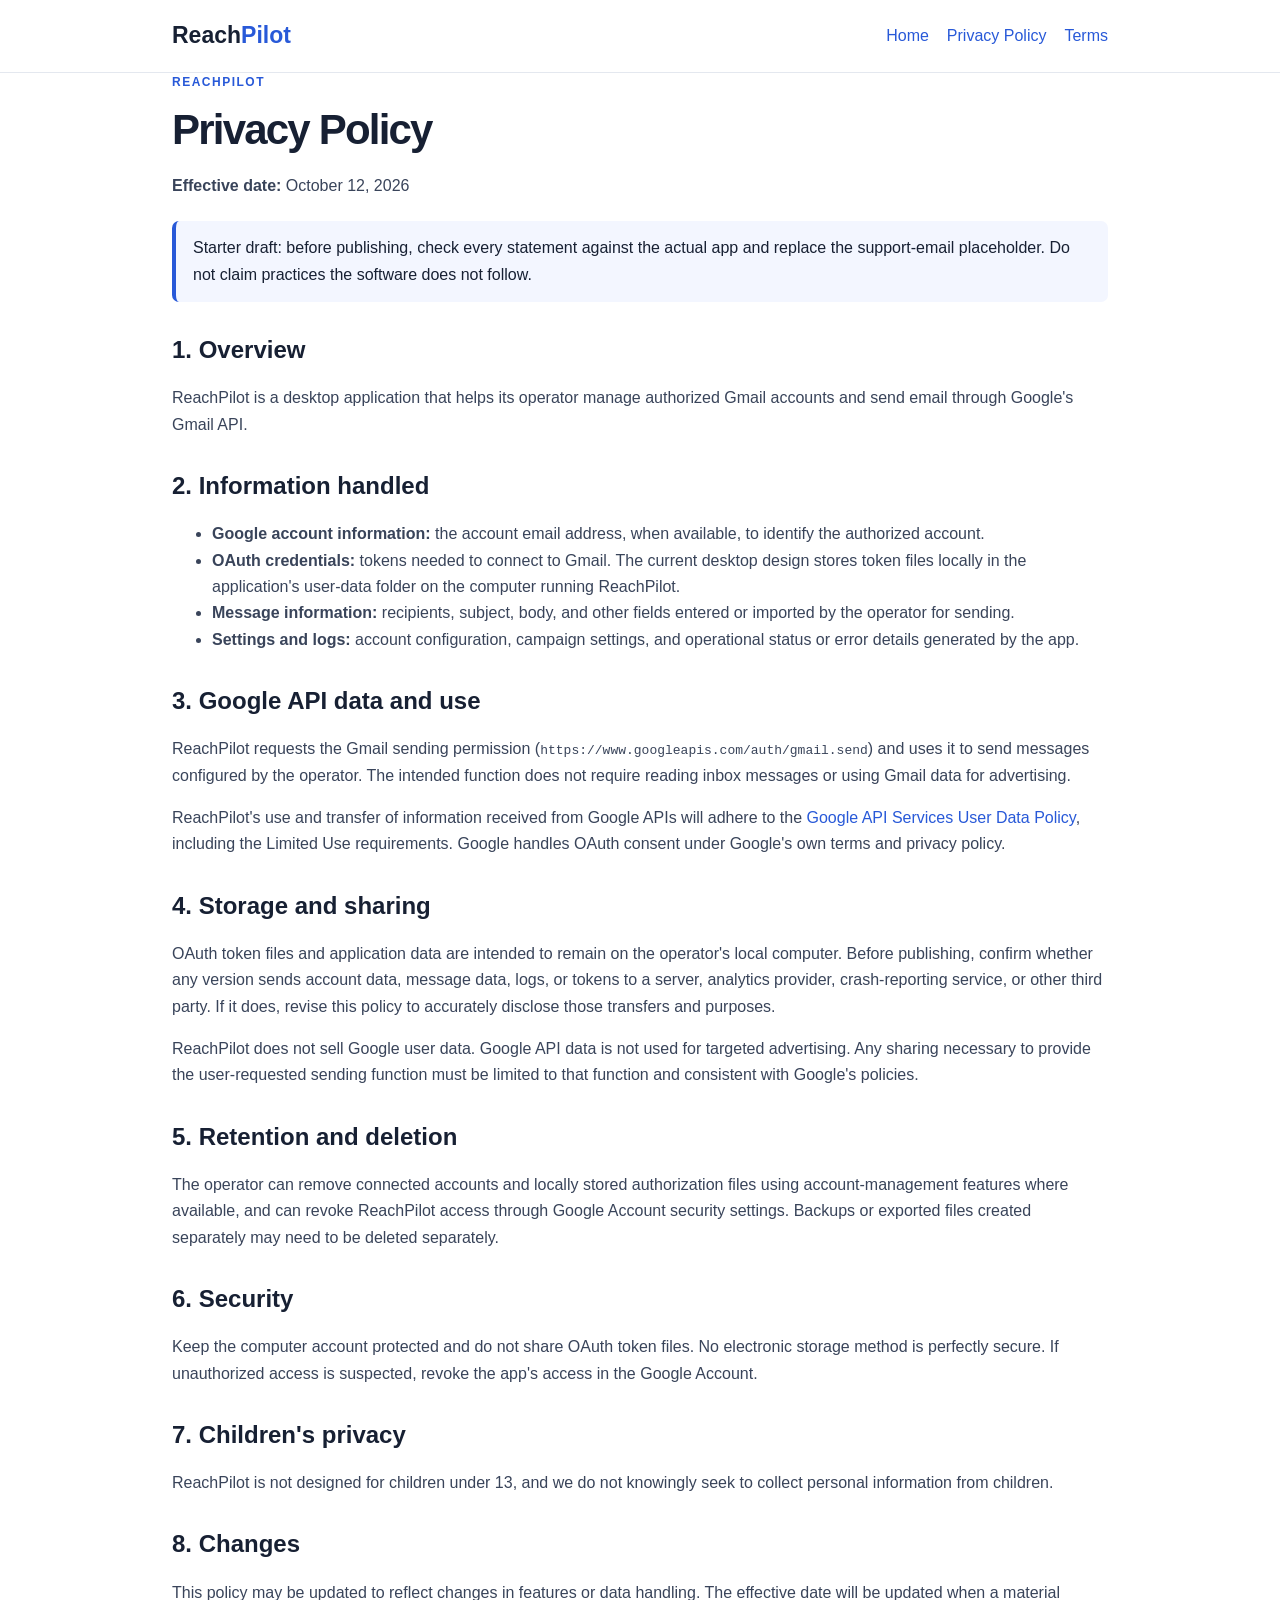
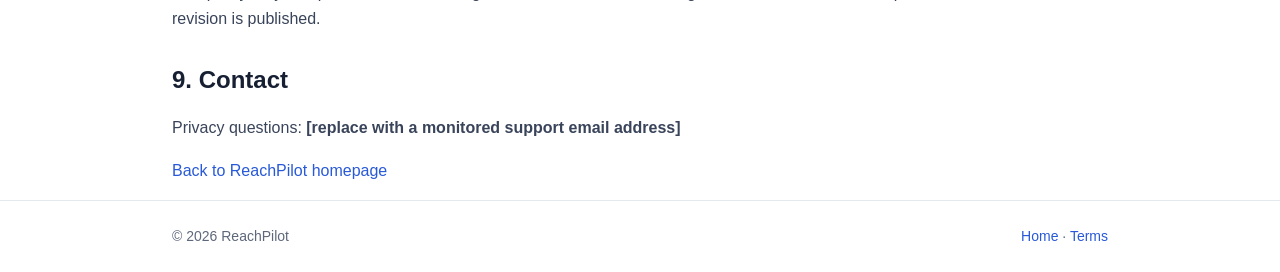
==== privacy.html @ 71a99c46 "Add files via upload" ====
<!doctype html><html lang="en"><head><meta charset="utf-8"><meta name="viewport" content="width=device-width,initial-scale=1"><title>Privacy Policy — ReachPilot</title><link rel="stylesheet" href="style.css"></head><body><header class="top"><div class="wrap nav"><a class="brand" href="index.html">Reach<span>Pilot</span></a><nav><a href="index.html">Home</a><a href="privacy.html">Privacy Policy</a><a href="terms.html">Terms</a></nav></div></header><main class="wrap"><div class="eyebrow">ReachPilot</div><h1>Privacy Policy</h1><p><strong>Effective date:</strong> October 12, 2026</p><div class="notice">Starter draft: before publishing, check every statement against the actual app and replace the support-email placeholder. Do not claim practices the software does not follow.</div><h2>1. Overview</h2><p>ReachPilot is a desktop application that helps its operator manage authorized Gmail accounts and send email through Google's Gmail API.</p><h2>2. Information handled</h2><ul><li><strong>Google account information:</strong> the account email address, when available, to identify the authorized account.</li><li><strong>OAuth credentials:</strong> tokens needed to connect to Gmail. The current desktop design stores token files locally in the application's user-data folder on the computer running ReachPilot.</li><li><strong>Message information:</strong> recipients, subject, body, and other fields entered or imported by the operator for sending.</li><li><strong>Settings and logs:</strong> account configuration, campaign settings, and operational status or error details generated by the app.</li></ul><h2>3. Google API data and use</h2><p>ReachPilot requests the Gmail sending permission (<code>https://www.googleapis.com/auth/gmail.send</code>) and uses it to send messages configured by the operator. The intended function does not require reading inbox messages or using Gmail data for advertising.</p><p>ReachPilot's use and transfer of information received from Google APIs will adhere to the <a href="https://developers.google.com/terms/api-services-user-data-policy">Google API Services User Data Policy</a>, including the Limited Use requirements. Google handles OAuth consent under Google's own terms and privacy policy.</p><h2>4. Storage and sharing</h2><p>OAuth token files and application data are intended to remain on the operator's local computer. Before publishing, confirm whether any version sends account data, message data, logs, or tokens to a server, analytics provider, crash-reporting service, or other third party. If it does, revise this policy to accurately disclose those transfers and purposes.</p><p>ReachPilot does not sell Google user data. Google API data is not used for targeted advertising. Any sharing necessary to provide the user-requested sending function must be limited to that function and consistent with Google's policies.</p><h2>5. Retention and deletion</h2><p>The operator can remove connected accounts and locally stored authorization files using account-management features where available, and can revoke ReachPilot access through Google Account security settings. Backups or exported files created separately may need to be deleted separately.</p><h2>6. Security</h2><p>Keep the computer account protected and do not share OAuth token files. No electronic storage method is perfectly secure. If unauthorized access is suspected, revoke the app's access in the Google Account.</p><h2>7. Children's privacy</h2><p>ReachPilot is not designed for children under 13, and we do not knowingly seek to collect personal information from children.</p><h2>8. Changes</h2><p>This policy may be updated to reflect changes in features or data handling. The effective date will be updated when a material revision is published.</p><h2>9. Contact</h2><p>Privacy questions: <strong>[replace with a monitored support email address]</strong></p><p><a href="index.html">Back to ReachPilot homepage</a></p></main><footer><div class="wrap foot"><span>© 2026 ReachPilot</span><span><a href="index.html">Home</a> · <a href="terms.html">Terms</a></span></div></footer></body></html>
---- style.css ----
*{box-sizing:border-box}body{margin:0;font-family:Segoe UI,Arial,sans-serif;color:#172033;line-height:1.65}a{color:#2859d8;text-decoration:none}a:hover{text-decoration:underline}.wrap{max-width:980px;margin:auto;padding:0 22px}.top{border-bottom:1px solid #e4e8ef}.nav{min-height:72px;display:flex;align-items:center;justify-content:space-between;gap:18px;flex-wrap:wrap}.brand{font-weight:800;font-size:23px;color:#172033}.brand span,.eyebrow{color:#2859d8}nav{display:flex;gap:18px;flex-wrap:wrap}.hero{padding:75px 0;background:linear-gradient(135deg,#f2f6ff,#fff)}.eyebrow{font-size:12px;font-weight:800;letter-spacing:1.5px;text-transform:uppercase}h1{font-size:clamp(36px,6vw,58px);line-height:1.1;letter-spacing:-1.8px;margin:14px 0 20px}h2{margin-top:32px;line-height:1.3}.lead{font-size:20px;color:#5e687b;max-width:760px}.pills{display:flex;gap:9px;flex-wrap:wrap;margin-top:25px}.pill{border:1px solid #d9e1f1;border-radius:30px;padding:6px 12px;font-size:13px}.grid{display:grid;grid-template-columns:repeat(auto-fit,minmax(220px,1fr));gap:16px;padding:35px 0}.card{border:1px solid #e4e8ef;border-radius:14px;padding:22px}.card h3{margin-top:0}.card p,p,li{color:#39445a}.notice{background:#f3f6ff;border-left:4px solid #2859d8;padding:14px 17px;border-radius:7px;margin:22px 0}main{max-width:820px;padding-top:38px;padding-bottom:60px}main h1{font-size:42px}footer{border-top:1px solid #e4e8ef;padding:24px 0;color:#5e687b;font-size:14px}.foot{display:flex;justify-content:space-between;gap:15px;flex-wrap:wrap}code{overflow-wrap:anywhere}@media(max-width:600px){.hero{padding:48px 0}.nav{padding:16px 0}}
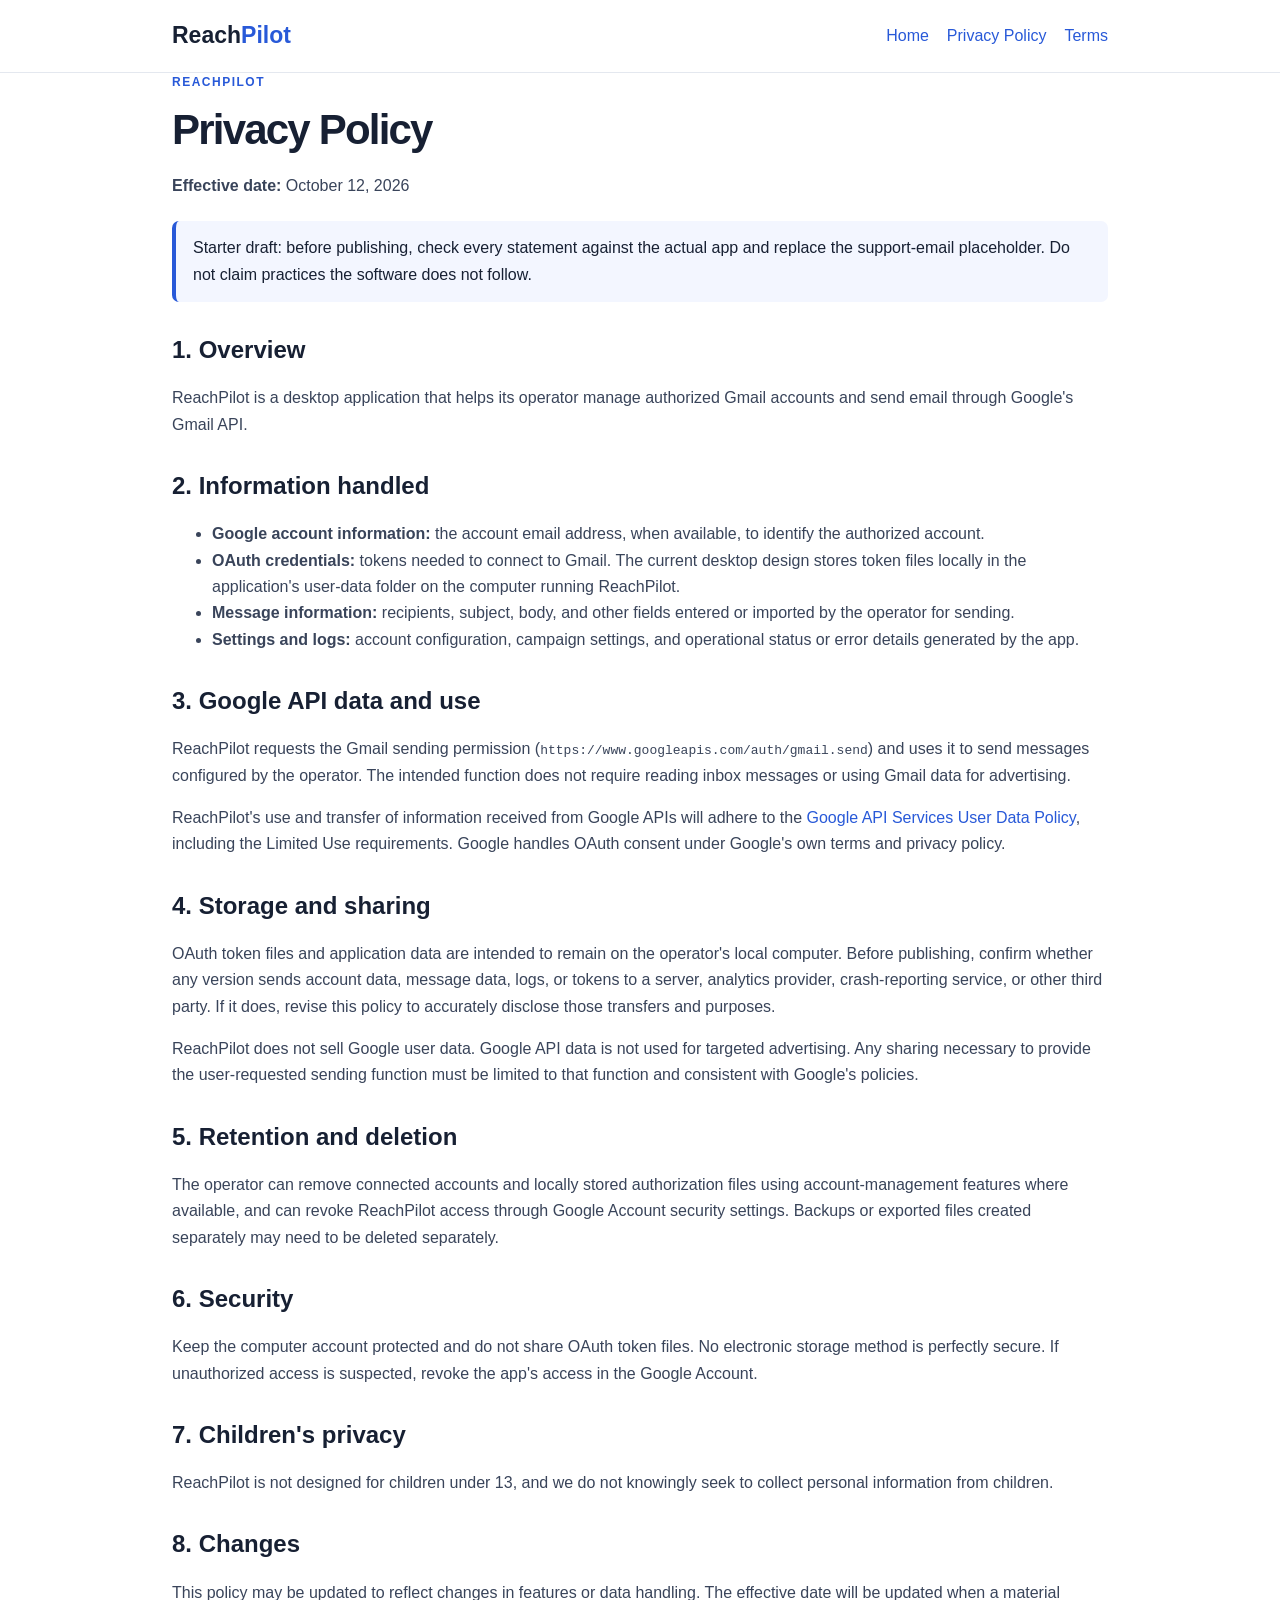
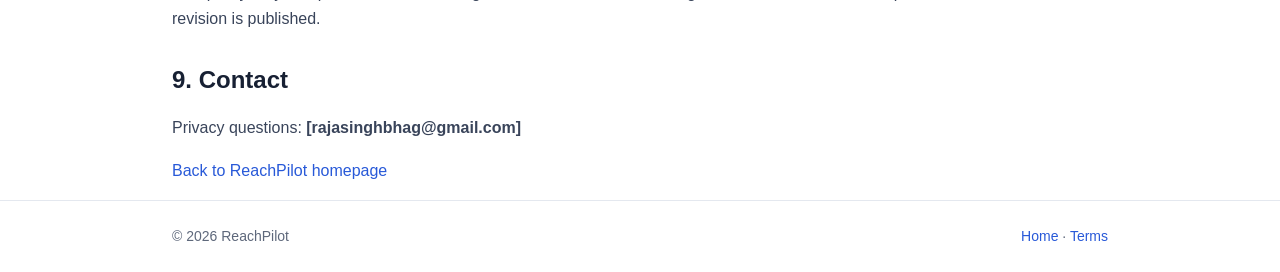
==== commit 6b5e2dd3: "Revise privacy policy for ReachPilot Updated the privacy policy content and structure for clarity an" ====
--- a/privacy.html
+++ b/privacy.html
@@ -1 +1 @@
-<!doctype html><html lang="en"><head><meta charset="utf-8"><meta name="viewport" content="width=device-width,initial-scale=1"><title>Privacy Policy — ReachPilot</title><link rel="stylesheet" href="style.css"></head><body><header class="top"><div class="wrap nav"><a class="brand" href="index.html">Reach<span>Pilot</span></a><nav><a href="index.html">Home</a><a href="privacy.html">Privacy Policy</a><a href="terms.html">Terms</a></nav></div></header><main class="wrap"><div class="eyebrow">ReachPilot</div><h1>Privacy Policy</h1><p><strong>Effective date:</strong> October 12, 2026</p><div class="notice">Starter draft: before publishing, check every statement against the actual app and replace the support-email placeholder. Do not claim practices the software does not follow.</div><h2>1. Overview</h2><p>ReachPilot is a desktop application that helps its operator manage authorized Gmail accounts and send email through Google's Gmail API.</p><h2>2. Information handled</h2><ul><li><strong>Google account information:</strong> the account email address, when available, to identify the authorized account.</li><li><strong>OAuth credentials:</strong> tokens needed to connect to Gmail. The current desktop design stores token files locally in the application's user-data folder on the computer running ReachPilot.</li><li><strong>Message information:</strong> recipients, subject, body, and other fields entered or imported by the operator for sending.</li><li><strong>Settings and logs:</strong> account configuration, campaign settings, and operational status or error details generated by the app.</li></ul><h2>3. Google API data and use</h2><p>ReachPilot requests the Gmail sending permission (<code>https://www.googleapis.com/auth/gmail.send</code>) and uses it to send messages configured by the operator. The intended function does not require reading inbox messages or using Gmail data for advertising.</p><p>ReachPilot's use and transfer of information received from Google APIs will adhere to the <a href="https://developers.google.com/terms/api-services-user-data-policy">Google API Services User Data Policy</a>, including the Limited Use requirements. Google handles OAuth consent under Google's own terms and privacy policy.</p><h2>4. Storage and sharing</h2><p>OAuth token files and application data are intended to remain on the operator's local computer. Before publishing, confirm whether any version sends account data, message data, logs, or tokens to a server, analytics provider, crash-reporting service, or other third party. If it does, revise this policy to accurately disclose those transfers and purposes.</p><p>ReachPilot does not sell Google user data. Google API data is not used for targeted advertising. Any sharing necessary to provide the user-requested sending function must be limited to that function and consistent with Google's policies.</p><h2>5. Retention and deletion</h2><p>The operator can remove connected accounts and locally stored authorization files using account-management features where available, and can revoke ReachPilot access through Google Account security settings. Backups or exported files created separately may need to be deleted separately.</p><h2>6. Security</h2><p>Keep the computer account protected and do not share OAuth token files. No electronic storage method is perfectly secure. If unauthorized access is suspected, revoke the app's access in the Google Account.</p><h2>7. Children's privacy</h2><p>ReachPilot is not designed for children under 13, and we do not knowingly seek to collect personal information from children.</p><h2>8. Changes</h2><p>This policy may be updated to reflect changes in features or data handling. The effective date will be updated when a material revision is published.</p><h2>9. Contact</h2><p>Privacy questions: <strong>[replace with a monitored support email address]</strong></p><p><a href="index.html">Back to ReachPilot homepage</a></p></main><footer><div class="wrap foot"><span>© 2026 ReachPilot</span><span><a href="index.html">Home</a> · <a href="terms.html">Terms</a></span></div></footer></body></html>+<!doctype html><html lang="en"><head><meta charset="utf-8"><meta name="viewport" content="width=device-width,initial-scale=1"><title>Privacy Policy — ReachPilot</title><link rel="stylesheet" href="style.css"></head><body><header class="top"><div class="wrap nav"><a class="brand" href="index.html">Reach<span>Pilot</span></a><nav><a href="index.html">Home</a><a href="privacy.html">Privacy Policy</a><a href="terms.html">Terms</a></nav></div></header><main class="wrap"><div class="eyebrow">ReachPilot</div><h1>Privacy Policy</h1><p><strong>Effective date:</strong> October 12, 2026</p><div class="notice">Starter draft: before publishing, check every statement against the actual app and replace the support-email placeholder. Do not claim practices the software does not follow.</div><h2>1. Overview</h2><p>ReachPilot is a desktop application that helps its operator manage authorized Gmail accounts and send email through Google's Gmail API.</p><h2>2. Information handled</h2><ul><li><strong>Google account information:</strong> the account email address, when available, to identify the authorized account.</li><li><strong>OAuth credentials:</strong> tokens needed to connect to Gmail. The current desktop design stores token files locally in the application's user-data folder on the computer running ReachPilot.</li><li><strong>Message information:</strong> recipients, subject, body, and other fields entered or imported by the operator for sending.</li><li><strong>Settings and logs:</strong> account configuration, campaign settings, and operational status or error details generated by the app.</li></ul><h2>3. Google API data and use</h2><p>ReachPilot requests the Gmail sending permission (<code>https://www.googleapis.com/auth/gmail.send</code>) and uses it to send messages configured by the operator. The intended function does not require reading inbox messages or using Gmail data for advertising.</p><p>ReachPilot's use and transfer of information received from Google APIs will adhere to the <a href="https://developers.google.com/terms/api-services-user-data-policy">Google API Services User Data Policy</a>, including the Limited Use requirements. Google handles OAuth consent under Google's own terms and privacy policy.</p><h2>4. Storage and sharing</h2><p>OAuth token files and application data are intended to remain on the operator's local computer. Before publishing, confirm whether any version sends account data, message data, logs, or tokens to a server, analytics provider, crash-reporting service, or other third party. If it does, revise this policy to accurately disclose those transfers and purposes.</p><p>ReachPilot does not sell Google user data. Google API data is not used for targeted advertising. Any sharing necessary to provide the user-requested sending function must be limited to that function and consistent with Google's policies.</p><h2>5. Retention and deletion</h2><p>The operator can remove connected accounts and locally stored authorization files using account-management features where available, and can revoke ReachPilot access through Google Account security settings. Backups or exported files created separately may need to be deleted separately.</p><h2>6. Security</h2><p>Keep the computer account protected and do not share OAuth token files. No electronic storage method is perfectly secure. If unauthorized access is suspected, revoke the app's access in the Google Account.</p><h2>7. Children's privacy</h2><p>ReachPilot is not designed for children under 13, and we do not knowingly seek to collect personal information from children.</p><h2>8. Changes</h2><p>This policy may be updated to reflect changes in features or data handling. The effective date will be updated when a material revision is published.</p><h2>9. Contact</h2><p>Privacy questions: <strong>[rajasinghbhag@gmail.com]</strong></p><p><a href="index.html">Back to ReachPilot homepage</a></p></main><footer><div class="wrap foot"><span>© 2026 ReachPilot</span><span><a href="index.html">Home</a> · <a href="terms.html">Terms</a></span></div></footer></body></html>
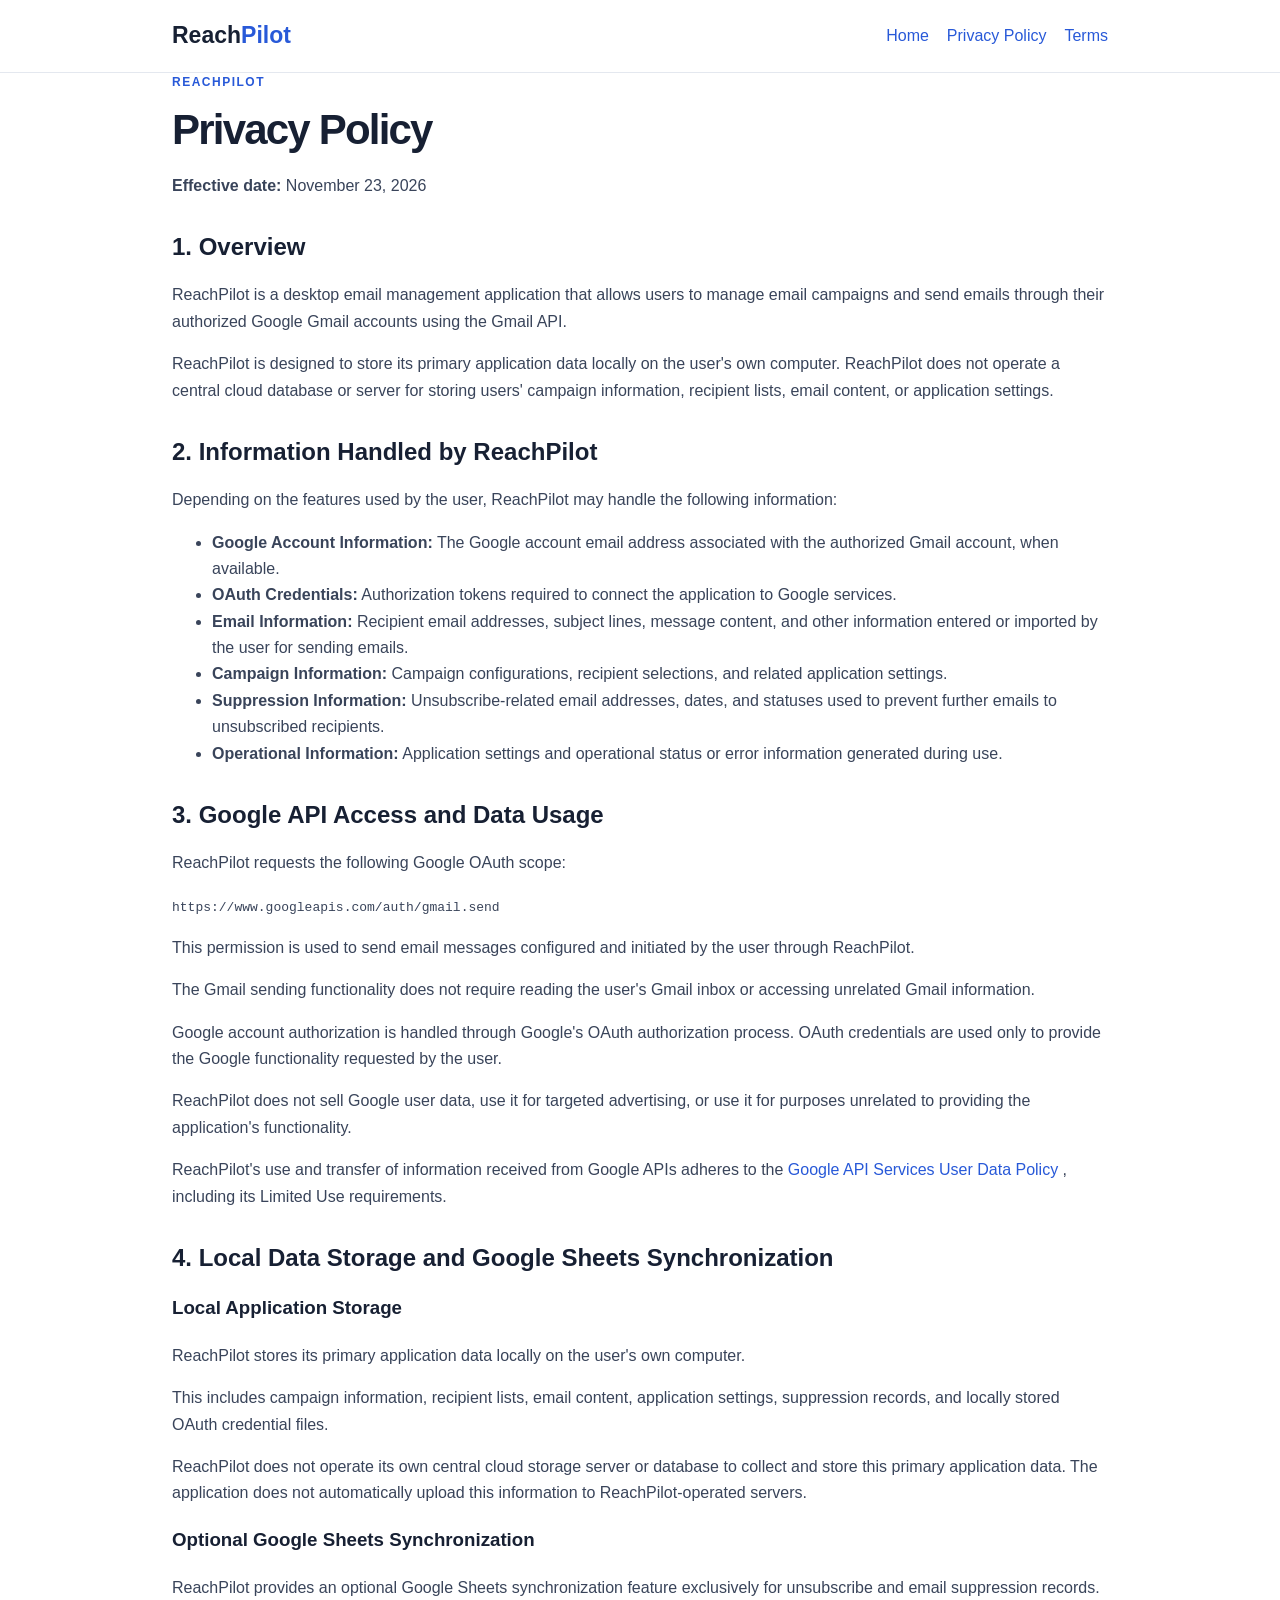
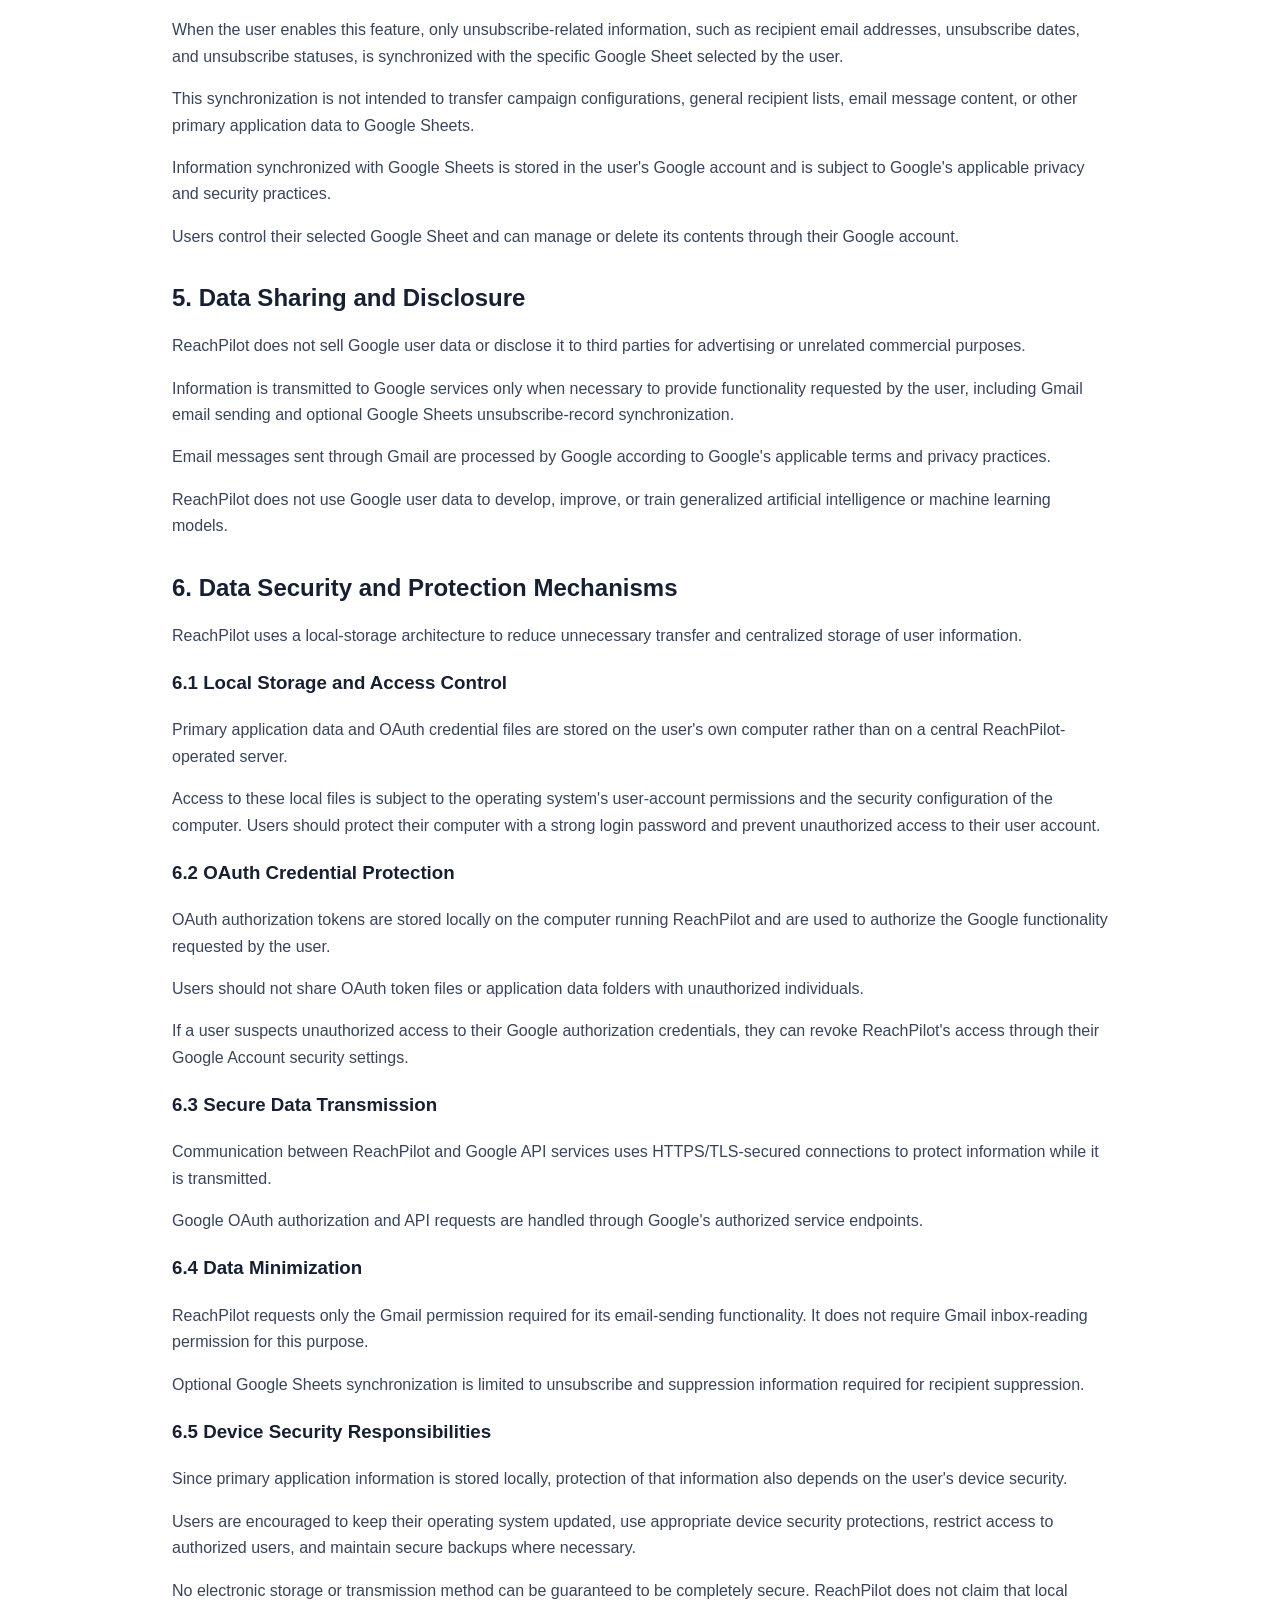
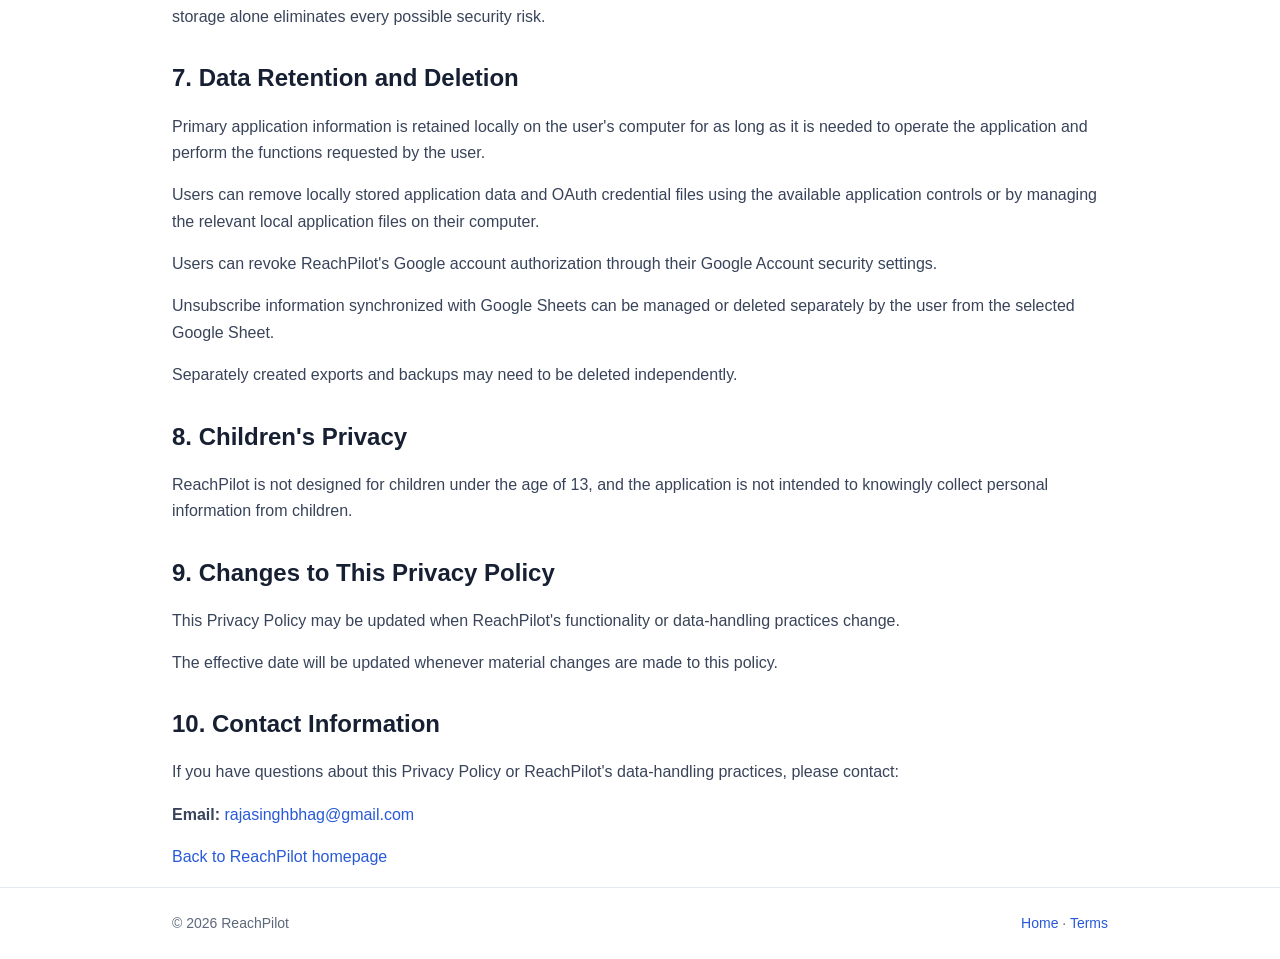
==== commit da28968b: "Revise privacy policy content and effective date Updated the privacy policy to reflect changes in ef" ====
--- a/privacy.html
+++ b/privacy.html
@@ -1 +1,460 @@
-<!doctype html><html lang="en"><head><meta charset="utf-8"><meta name="viewport" content="width=device-width,initial-scale=1"><title>Privacy Policy — ReachPilot</title><link rel="stylesheet" href="style.css"></head><body><header class="top"><div class="wrap nav"><a class="brand" href="index.html">Reach<span>Pilot</span></a><nav><a href="index.html">Home</a><a href="privacy.html">Privacy Policy</a><a href="terms.html">Terms</a></nav></div></header><main class="wrap"><div class="eyebrow">ReachPilot</div><h1>Privacy Policy</h1><p><strong>Effective date:</strong> October 12, 2026</p><div class="notice">Starter draft: before publishing, check every statement against the actual app and replace the support-email placeholder. Do not claim practices the software does not follow.</div><h2>1. Overview</h2><p>ReachPilot is a desktop application that helps its operator manage authorized Gmail accounts and send email through Google's Gmail API.</p><h2>2. Information handled</h2><ul><li><strong>Google account information:</strong> the account email address, when available, to identify the authorized account.</li><li><strong>OAuth credentials:</strong> tokens needed to connect to Gmail. The current desktop design stores token files locally in the application's user-data folder on the computer running ReachPilot.</li><li><strong>Message information:</strong> recipients, subject, body, and other fields entered or imported by the operator for sending.</li><li><strong>Settings and logs:</strong> account configuration, campaign settings, and operational status or error details generated by the app.</li></ul><h2>3. Google API data and use</h2><p>ReachPilot requests the Gmail sending permission (<code>https://www.googleapis.com/auth/gmail.send</code>) and uses it to send messages configured by the operator. The intended function does not require reading inbox messages or using Gmail data for advertising.</p><p>ReachPilot's use and transfer of information received from Google APIs will adhere to the <a href="https://developers.google.com/terms/api-services-user-data-policy">Google API Services User Data Policy</a>, including the Limited Use requirements. Google handles OAuth consent under Google's own terms and privacy policy.</p><h2>4. Storage and sharing</h2><p>OAuth token files and application data are intended to remain on the operator's local computer. Before publishing, confirm whether any version sends account data, message data, logs, or tokens to a server, analytics provider, crash-reporting service, or other third party. If it does, revise this policy to accurately disclose those transfers and purposes.</p><p>ReachPilot does not sell Google user data. Google API data is not used for targeted advertising. Any sharing necessary to provide the user-requested sending function must be limited to that function and consistent with Google's policies.</p><h2>5. Retention and deletion</h2><p>The operator can remove connected accounts and locally stored authorization files using account-management features where available, and can revoke ReachPilot access through Google Account security settings. Backups or exported files created separately may need to be deleted separately.</p><h2>6. Security</h2><p>Keep the computer account protected and do not share OAuth token files. No electronic storage method is perfectly secure. If unauthorized access is suspected, revoke the app's access in the Google Account.</p><h2>7. Children's privacy</h2><p>ReachPilot is not designed for children under 13, and we do not knowingly seek to collect personal information from children.</p><h2>8. Changes</h2><p>This policy may be updated to reflect changes in features or data handling. The effective date will be updated when a material revision is published.</p><h2>9. Contact</h2><p>Privacy questions: <strong>[rajasinghbhag@gmail.com]</strong></p><p><a href="index.html">Back to ReachPilot homepage</a></p></main><footer><div class="wrap foot"><span>© 2026 ReachPilot</span><span><a href="index.html">Home</a> · <a href="terms.html">Terms</a></span></div></footer></body></html>
+
+<!DOCTYPE html>
+<html lang="en">
+<head>
+    <meta charset="UTF-8">
+    <meta name="viewport" content="width=device-width, initial-scale=1.0">
+
+    <title>Privacy Policy - ReachPilot</title>
+
+    <meta name="description" content="ReachPilot Privacy Policy explaining Google Gmail API usage, local data storage, security practices, optional Google Sheets synchronization, and data deletion.">
+
+    <link rel="stylesheet" href="style.css">
+</head>
+
+<body>
+
+<header class="top">
+    <div class="wrap nav">
+
+        <a class="brand" href="index.html">
+            Reach<span>Pilot</span>
+        </a>
+
+        <nav>
+            <a href="index.html">Home</a>
+            <a href="privacy.html">Privacy Policy</a>
+            <a href="terms.html">Terms</a>
+        </nav>
+
+    </div>
+</header>
+
+
+<main class="wrap">
+
+    <div class="eyebrow">ReachPilot</div>
+
+    <h1>Privacy Policy</h1>
+
+    <p>
+        <strong>Effective date:</strong> November 23, 2026
+    </p>
+
+
+    <h2>1. Overview</h2>
+
+    <p>
+        ReachPilot is a desktop email management application
+        that allows users to manage email campaigns and send
+        emails through their authorized Google Gmail accounts
+        using the Gmail API.
+    </p>
+
+    <p>
+        ReachPilot is designed to store its primary application
+        data locally on the user's own computer. ReachPilot
+        does not operate a central cloud database or server
+        for storing users' campaign information, recipient
+        lists, email content, or application settings.
+    </p>
+
+
+    <h2>2. Information Handled by ReachPilot</h2>
+
+    <p>
+        Depending on the features used by the user, ReachPilot
+        may handle the following information:
+    </p>
+
+    <ul>
+
+        <li>
+            <strong>Google Account Information:</strong>
+            The Google account email address associated with
+            the authorized Gmail account, when available.
+        </li>
+
+        <li>
+            <strong>OAuth Credentials:</strong>
+            Authorization tokens required to connect the
+            application to Google services.
+        </li>
+
+        <li>
+            <strong>Email Information:</strong>
+            Recipient email addresses, subject lines,
+            message content, and other information entered
+            or imported by the user for sending emails.
+        </li>
+
+        <li>
+            <strong>Campaign Information:</strong>
+            Campaign configurations, recipient selections,
+            and related application settings.
+        </li>
+
+        <li>
+            <strong>Suppression Information:</strong>
+            Unsubscribe-related email addresses, dates,
+            and statuses used to prevent further emails
+            to unsubscribed recipients.
+        </li>
+
+        <li>
+            <strong>Operational Information:</strong>
+            Application settings and operational status
+            or error information generated during use.
+        </li>
+
+    </ul>
+
+
+    <h2>3. Google API Access and Data Usage</h2>
+
+    <p>
+        ReachPilot requests the following Google OAuth scope:
+    </p>
+
+    <p>
+        <code>
+            https://www.googleapis.com/auth/gmail.send
+        </code>
+    </p>
+
+    <p>
+        This permission is used to send email messages
+        configured and initiated by the user through
+        ReachPilot.
+    </p>
+
+    <p>
+        The Gmail sending functionality does not require
+        reading the user's Gmail inbox or accessing
+        unrelated Gmail information.
+    </p>
+
+    <p>
+        Google account authorization is handled through
+        Google's OAuth authorization process. OAuth
+        credentials are used only to provide the
+        Google functionality requested by the user.
+    </p>
+
+    <p>
+        ReachPilot does not sell Google user data, use it
+        for targeted advertising, or use it for purposes
+        unrelated to providing the application's
+        functionality.
+    </p>
+
+    <p>
+        ReachPilot's use and transfer of information
+        received from Google APIs adheres to the
+        <a href="https://developers.google.com/terms/api-services-user-data-policy"
+           target="_blank"
+           rel="noopener noreferrer">
+            Google API Services User Data Policy
+        </a>,
+        including its Limited Use requirements.
+    </p>
+
+
+    <h2>4. Local Data Storage and Google Sheets Synchronization</h2>
+
+    <h3>Local Application Storage</h3>
+
+    <p>
+        ReachPilot stores its primary application data
+        locally on the user's own computer.
+    </p>
+
+    <p>
+        This includes campaign information, recipient
+        lists, email content, application settings,
+        suppression records, and locally stored OAuth
+        credential files.
+    </p>
+
+    <p>
+        ReachPilot does not operate its own central
+        cloud storage server or database to collect
+        and store this primary application data.
+        The application does not automatically upload
+        this information to ReachPilot-operated servers.
+    </p>
+
+
+    <h3>Optional Google Sheets Synchronization</h3>
+
+    <p>
+        ReachPilot provides an optional Google Sheets
+        synchronization feature exclusively for
+        unsubscribe and email suppression records.
+    </p>
+
+    <p>
+        When the user enables this feature, only
+        unsubscribe-related information, such as
+        recipient email addresses, unsubscribe dates,
+        and unsubscribe statuses, is synchronized
+        with the specific Google Sheet selected by
+        the user.
+    </p>
+
+    <p>
+        This synchronization is not intended to transfer
+        campaign configurations, general recipient
+        lists, email message content, or other primary
+        application data to Google Sheets.
+    </p>
+
+    <p>
+        Information synchronized with Google Sheets
+        is stored in the user's Google account and is
+        subject to Google's applicable privacy and
+        security practices.
+    </p>
+
+    <p>
+        Users control their selected Google Sheet
+        and can manage or delete its contents through
+        their Google account.
+    </p>
+
+
+    <h2>5. Data Sharing and Disclosure</h2>
+
+    <p>
+        ReachPilot does not sell Google user data
+        or disclose it to third parties for advertising
+        or unrelated commercial purposes.
+    </p>
+
+    <p>
+        Information is transmitted to Google services
+        only when necessary to provide functionality
+        requested by the user, including Gmail
+        email sending and optional Google Sheets
+        unsubscribe-record synchronization.
+    </p>
+
+    <p>
+        Email messages sent through Gmail are
+        processed by Google according to Google's
+        applicable terms and privacy practices.
+    </p>
+
+    <p>
+        ReachPilot does not use Google user data
+        to develop, improve, or train generalized
+        artificial intelligence or machine learning
+        models.
+    </p>
+
+
+    <h2>6. Data Security and Protection Mechanisms</h2>
+
+    <p>
+        ReachPilot uses a local-storage architecture
+        to reduce unnecessary transfer and centralized
+        storage of user information.
+    </p>
+
+    <h3>6.1 Local Storage and Access Control</h3>
+
+    <p>
+        Primary application data and OAuth credential
+        files are stored on the user's own computer
+        rather than on a central ReachPilot-operated
+        server.
+    </p>
+
+    <p>
+        Access to these local files is subject to
+        the operating system's user-account permissions
+        and the security configuration of the computer.
+        Users should protect their computer with a
+        strong login password and prevent unauthorized
+        access to their user account.
+    </p>
+
+
+    <h3>6.2 OAuth Credential Protection</h3>
+
+    <p>
+        OAuth authorization tokens are stored locally
+        on the computer running ReachPilot and are
+        used to authorize the Google functionality
+        requested by the user.
+    </p>
+
+    <p>
+        Users should not share OAuth token files
+        or application data folders with unauthorized
+        individuals.
+    </p>
+
+    <p>
+        If a user suspects unauthorized access to
+        their Google authorization credentials,
+        they can revoke ReachPilot's access through
+        their Google Account security settings.
+    </p>
+
+
+    <h3>6.3 Secure Data Transmission</h3>
+
+    <p>
+        Communication between ReachPilot and Google
+        API services uses HTTPS/TLS-secured connections
+        to protect information while it is transmitted.
+    </p>
+
+    <p>
+        Google OAuth authorization and API requests
+        are handled through Google's authorized
+        service endpoints.
+    </p>
+
+
+    <h3>6.4 Data Minimization</h3>
+
+    <p>
+        ReachPilot requests only the Gmail permission
+        required for its email-sending functionality.
+        It does not require Gmail inbox-reading
+        permission for this purpose.
+    </p>
+
+    <p>
+        Optional Google Sheets synchronization is
+        limited to unsubscribe and suppression
+        information required for recipient suppression.
+    </p>
+
+
+    <h3>6.5 Device Security Responsibilities</h3>
+
+    <p>
+        Since primary application information is
+        stored locally, protection of that information
+        also depends on the user's device security.
+    </p>
+
+    <p>
+        Users are encouraged to keep their operating
+        system updated, use appropriate device
+        security protections, restrict access to
+        authorized users, and maintain secure
+        backups where necessary.
+    </p>
+
+    <p>
+        No electronic storage or transmission method
+        can be guaranteed to be completely secure.
+        ReachPilot does not claim that local storage
+        alone eliminates every possible security risk.
+    </p>
+
+
+    <h2>7. Data Retention and Deletion</h2>
+
+    <p>
+        Primary application information is retained
+        locally on the user's computer for as long
+        as it is needed to operate the application
+        and perform the functions requested by
+        the user.
+    </p>
+
+    <p>
+        Users can remove locally stored application
+        data and OAuth credential files using the
+        available application controls or by
+        managing the relevant local application
+        files on their computer.
+    </p>
+
+    <p>
+        Users can revoke ReachPilot's Google account
+        authorization through their Google Account
+        security settings.
+    </p>
+
+    <p>
+        Unsubscribe information synchronized with
+        Google Sheets can be managed or deleted
+        separately by the user from the selected
+        Google Sheet.
+    </p>
+
+    <p>
+        Separately created exports and backups may
+        need to be deleted independently.
+    </p>
+
+
+    <h2>8. Children's Privacy</h2>
+
+    <p>
+        ReachPilot is not designed for children
+        under the age of 13, and the application
+        is not intended to knowingly collect
+        personal information from children.
+    </p>
+
+
+    <h2>9. Changes to This Privacy Policy</h2>
+
+    <p>
+        This Privacy Policy may be updated when
+        ReachPilot's functionality or data-handling
+        practices change.
+    </p>
+
+    <p>
+        The effective date will be updated whenever
+        material changes are made to this policy.
+    </p>
+
+
+    <h2>10. Contact Information</h2>
+
+    <p>
+        If you have questions about this Privacy
+        Policy or ReachPilot's data-handling
+        practices, please contact:
+    </p>
+
+    <p>
+        <strong>Email:</strong>
+        <a href="mailto:rajasinghbhag@gmail.com">
+            rajasinghbhag@gmail.com
+        </a>
+    </p>
+
+    <p>
+        <a href="index.html">
+            Back to ReachPilot homepage
+        </a>
+    </p>
+
+</main>
+
+
+<footer>
+    <div class="wrap foot">
+
+        <span>© 2026 ReachPilot</span>
+
+        <span>
+            <a href="index.html">Home</a> ·
+            <a href="terms.html">Terms</a>
+        </span>
+
+    </div>
+</footer>
+
+</body>
+</html>
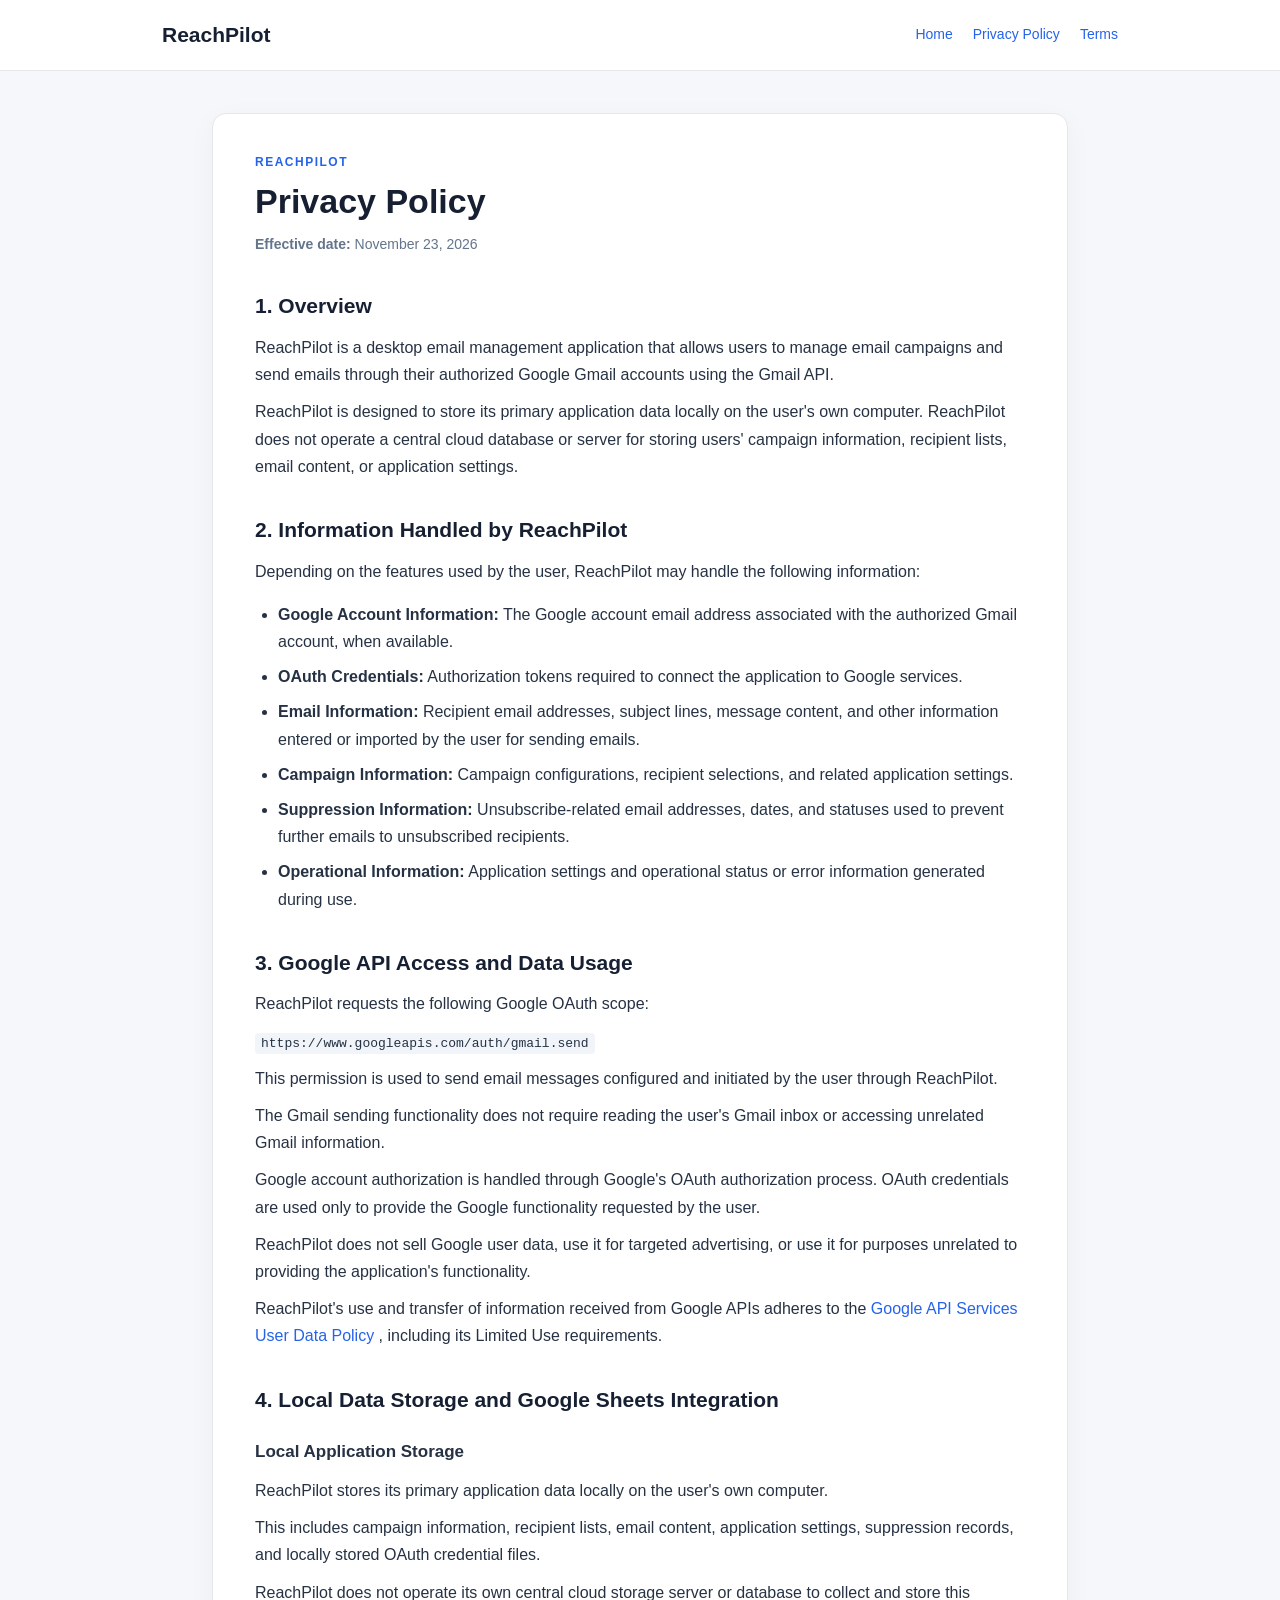
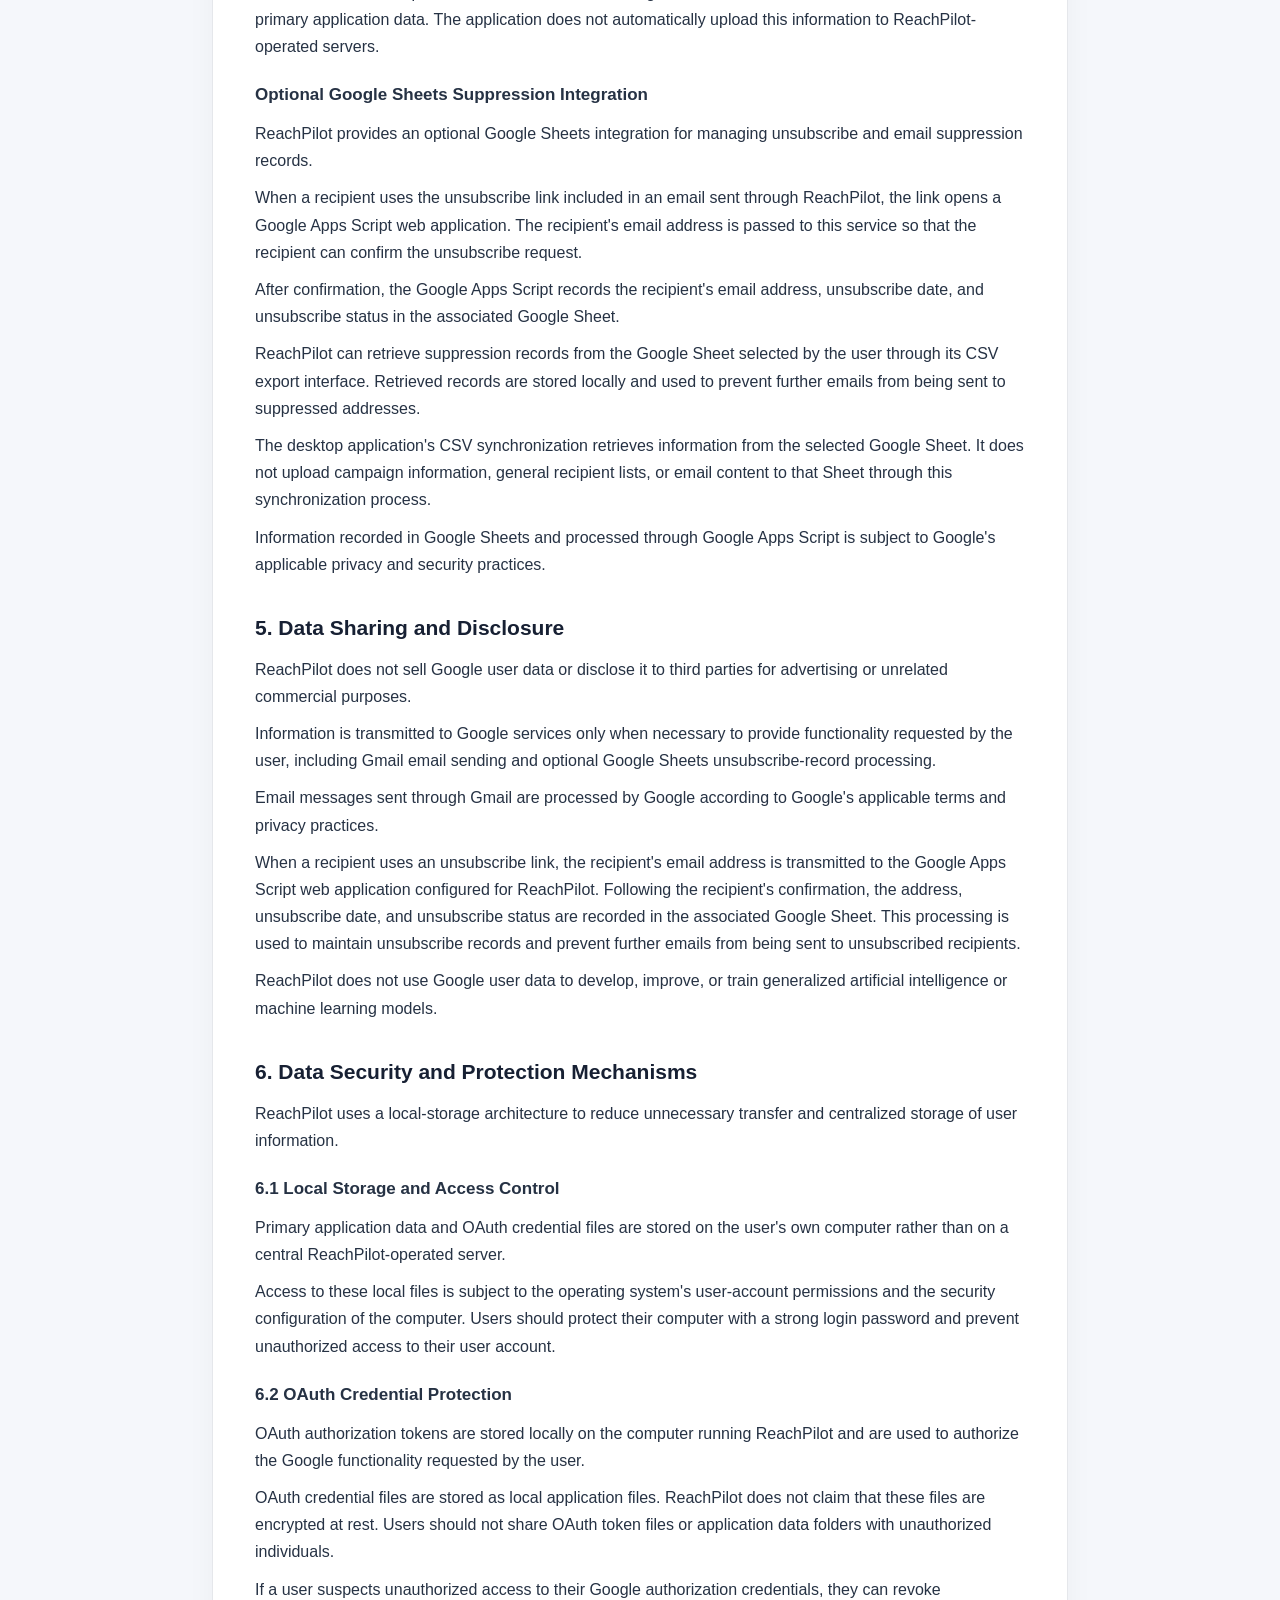
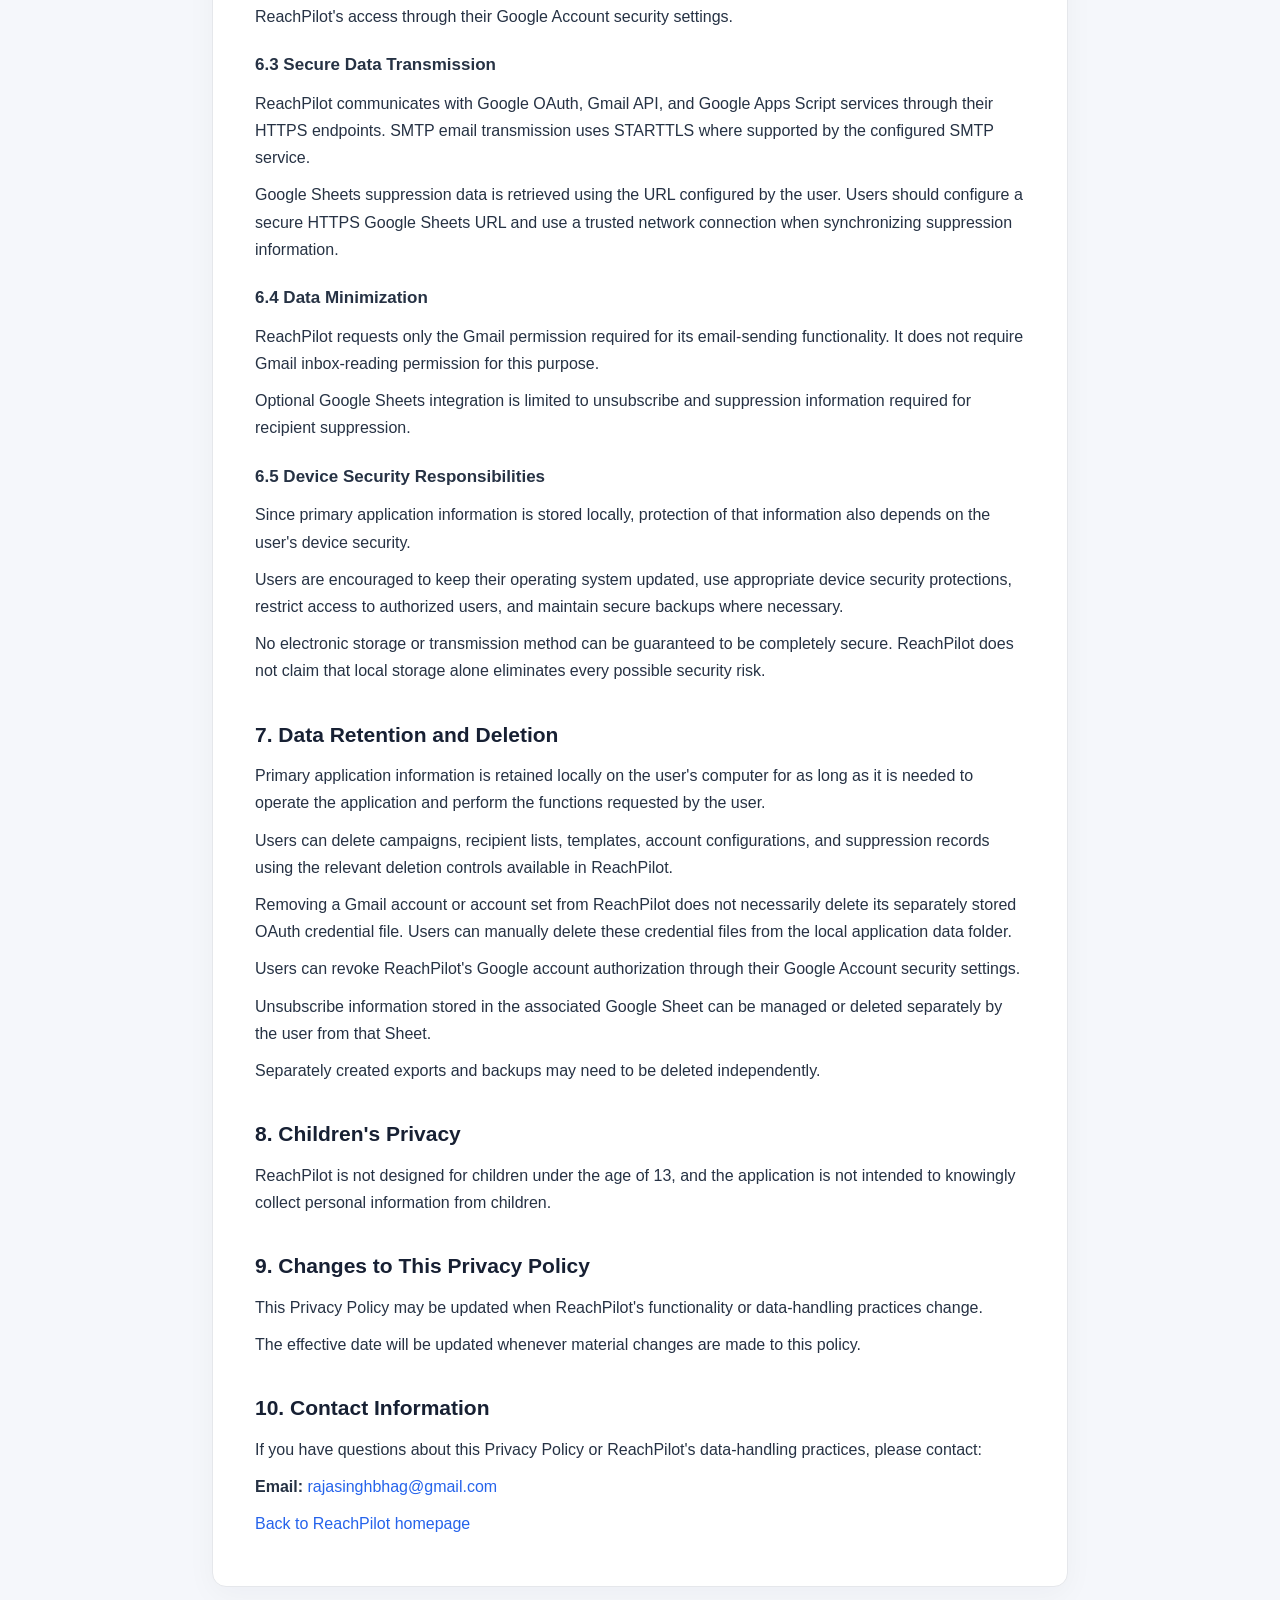
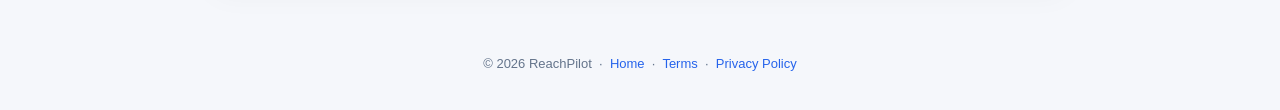
==== commit b45edf90: "Revise privacy policy and add meta description Updated the privacy policy to clarify data handling p" ====
--- a/privacy.html
+++ b/privacy.html
@@ -2,459 +2,557 @@
 <!DOCTYPE html>
 <html lang="en">
 <head>
-    <meta charset="UTF-8">
-    <meta name="viewport" content="width=device-width, initial-scale=1.0">
-
-    <title>Privacy Policy - ReachPilot</title>
-
-    <meta name="description" content="ReachPilot Privacy Policy explaining Google Gmail API usage, local data storage, security practices, optional Google Sheets synchronization, and data deletion.">
-
-    <link rel="stylesheet" href="style.css">
+  <meta charset="UTF-8">
+  <meta name="viewport" content="width=device-width, initial-scale=1">
+  <meta name="description" content="ReachPilot Privacy Policy explaining how the desktop application handles Google account information, email campaigns, OAuth credentials, and unsubscribe records.">
+  <title>Privacy Policy - ReachPilot</title>
+
+  <style>
+    * {
+      box-sizing: border-box;
+    }
+
+    body {
+      margin: 0;
+      font-family: Arial, Helvetica, sans-serif;
+      background: #f5f7fb;
+      color: #263244;
+      line-height: 1.7;
+    }
+
+    a {
+      color: #2563eb;
+      text-decoration: none;
+    }
+
+    a:hover {
+      text-decoration: underline;
+    }
+
+    .top {
+      background: #ffffff;
+      border-bottom: 1px solid #e5e7eb;
+    }
+
+    .nav {
+      max-width: 1000px;
+      margin: auto;
+      padding: 17px 22px;
+      display: flex;
+      justify-content: space-between;
+      align-items: center;
+      gap: 16px;
+    }
+
+    .brand {
+      font-size: 21px;
+      font-weight: 700;
+      color: #172033;
+    }
+
+    .nav-links {
+      display: flex;
+      gap: 20px;
+      flex-wrap: wrap;
+      font-size: 14px;
+    }
+
+    .wrap {
+      max-width: 900px;
+      margin: 42px auto;
+      padding: 0 22px;
+    }
+
+    .policy {
+      background: #ffffff;
+      border: 1px solid #e5e7eb;
+      border-radius: 14px;
+      padding: 38px 42px;
+      box-shadow: 0 8px 30px rgba(15, 23, 42, 0.04);
+    }
+
+    .eyebrow {
+      color: #2563eb;
+      font-size: 12px;
+      font-weight: 700;
+      letter-spacing: 1.5px;
+      text-transform: uppercase;
+    }
+
+    h1 {
+      margin: 8px 0 5px;
+      color: #172033;
+      font-size: 34px;
+      line-height: 1.25;
+    }
+
+    .effective {
+      color: #64748b;
+      font-size: 14px;
+      margin-bottom: 30px;
+    }
+
+    h2 {
+      margin-top: 32px;
+      margin-bottom: 10px;
+      color: #172033;
+      font-size: 21px;
+    }
+
+    h3 {
+      margin-top: 21px;
+      margin-bottom: 8px;
+      color: #263244;
+      font-size: 17px;
+    }
+
+    p {
+      margin: 10px 0;
+    }
+
+    ul {
+      padding-left: 23px;
+    }
+
+    li {
+      margin: 8px 0;
+    }
+
+    code {
+      overflow-wrap: anywhere;
+      background: #f1f5f9;
+      padding: 3px 6px;
+      border-radius: 4px;
+      font-size: 13px;
+    }
+
+    .foot {
+      text-align: center;
+      color: #64748b;
+      font-size: 13px;
+      padding: 24px 10px 35px;
+    }
+
+    @media (max-width: 640px) {
+      .nav {
+        align-items: flex-start;
+        flex-direction: column;
+      }
+
+      .policy {
+        padding: 25px 20px;
+      }
+
+      h1 {
+        font-size: 28px;
+      }
+
+      h2 {
+        font-size: 19px;
+      }
+
+      .wrap {
+        margin-top: 22px;
+      }
+    }
+  </style>
 </head>
 
 <body>
 
-<header class="top">
-    <div class="wrap nav">
-
-        <a class="brand" href="index.html">
-            Reach<span>Pilot</span>
-        </a>
-
-        <nav>
-            <a href="index.html">Home</a>
-            <a href="privacy.html">Privacy Policy</a>
-            <a href="terms.html">Terms</a>
-        </nav>
-
-    </div>
-</header>
-
-
-<main class="wrap">
-
-    <div class="eyebrow">ReachPilot</div>
-
-    <h1>Privacy Policy</h1>
-
-    <p>
+  <header class="top">
+    <nav class="nav">
+      <a class="brand" href="index.html">ReachPilot</a>
+
+      <div class="nav-links">
+        <a href="index.html">Home</a>
+        <a href="privacy.html">Privacy Policy</a>
+        <a href="terms.html">Terms</a>
+      </div>
+    </nav>
+  </header>
+
+  <main class="wrap">
+    <article class="policy">
+
+      <div class="eyebrow">ReachPilot</div>
+      <h1>Privacy Policy</h1>
+
+      <p class="effective">
         <strong>Effective date:</strong> November 23, 2026
-    </p>
-
-
-    <h2>1. Overview</h2>
-
-    <p>
-        ReachPilot is a desktop email management application
-        that allows users to manage email campaigns and send
-        emails through their authorized Google Gmail accounts
-        using the Gmail API.
-    </p>
-
-    <p>
-        ReachPilot is designed to store its primary application
-        data locally on the user's own computer. ReachPilot
-        does not operate a central cloud database or server
-        for storing users' campaign information, recipient
-        lists, email content, or application settings.
-    </p>
-
-
-    <h2>2. Information Handled by ReachPilot</h2>
-
-    <p>
-        Depending on the features used by the user, ReachPilot
-        may handle the following information:
-    </p>
-
-    <ul>
-
+      </p>
+
+      <h2>1. Overview</h2>
+
+      <p>
+        ReachPilot is a desktop email management application that allows
+        users to manage email campaigns and send emails through their
+        authorized Google Gmail accounts using the Gmail API.
+      </p>
+
+      <p>
+        ReachPilot is designed to store its primary application data
+        locally on the user's own computer. ReachPilot does not operate
+        a central cloud database or server for storing users' campaign
+        information, recipient lists, email content, or application settings.
+      </p>
+
+      <h2>2. Information Handled by ReachPilot</h2>
+
+      <p>
+        Depending on the features used by the user, ReachPilot may handle
+        the following information:
+      </p>
+
+      <ul>
         <li>
-            <strong>Google Account Information:</strong>
-            The Google account email address associated with
-            the authorized Gmail account, when available.
+          <strong>Google Account Information:</strong>
+          The Google account email address associated with the authorized
+          Gmail account, when available.
         </li>
-
         <li>
-            <strong>OAuth Credentials:</strong>
-            Authorization tokens required to connect the
-            application to Google services.
+          <strong>OAuth Credentials:</strong>
+          Authorization tokens required to connect the application to
+          Google services.
         </li>
-
         <li>
-            <strong>Email Information:</strong>
-            Recipient email addresses, subject lines,
-            message content, and other information entered
-            or imported by the user for sending emails.
+          <strong>Email Information:</strong>
+          Recipient email addresses, subject lines, message content,
+          and other information entered or imported by the user for
+          sending emails.
         </li>
-
         <li>
-            <strong>Campaign Information:</strong>
-            Campaign configurations, recipient selections,
-            and related application settings.
+          <strong>Campaign Information:</strong>
+          Campaign configurations, recipient selections, and related
+          application settings.
         </li>
-
         <li>
-            <strong>Suppression Information:</strong>
-            Unsubscribe-related email addresses, dates,
-            and statuses used to prevent further emails
-            to unsubscribed recipients.
+          <strong>Suppression Information:</strong>
+          Unsubscribe-related email addresses, dates, and statuses
+          used to prevent further emails to unsubscribed recipients.
         </li>
-
         <li>
-            <strong>Operational Information:</strong>
-            Application settings and operational status
-            or error information generated during use.
+          <strong>Operational Information:</strong>
+          Application settings and operational status or error
+          information generated during use.
         </li>
-
-    </ul>
-
-
-    <h2>3. Google API Access and Data Usage</h2>
-
-    <p>
-        ReachPilot requests the following Google OAuth scope:
-    </p>
-
-    <p>
-        <code>
-            https://www.googleapis.com/auth/gmail.send
-        </code>
-    </p>
-
-    <p>
-        This permission is used to send email messages
-        configured and initiated by the user through
-        ReachPilot.
-    </p>
-
-    <p>
-        The Gmail sending functionality does not require
-        reading the user's Gmail inbox or accessing
-        unrelated Gmail information.
-    </p>
-
-    <p>
-        Google account authorization is handled through
-        Google's OAuth authorization process. OAuth
-        credentials are used only to provide the
-        Google functionality requested by the user.
-    </p>
-
-    <p>
-        ReachPilot does not sell Google user data, use it
-        for targeted advertising, or use it for purposes
-        unrelated to providing the application's
-        functionality.
-    </p>
-
-    <p>
-        ReachPilot's use and transfer of information
-        received from Google APIs adheres to the
+      </ul>
+
+      <h2>3. Google API Access and Data Usage</h2>
+
+      <p>ReachPilot requests the following Google OAuth scope:</p>
+
+      <p>
+        <code>https://www.googleapis.com/auth/gmail.send</code>
+      </p>
+
+      <p>
+        This permission is used to send email messages configured and
+        initiated by the user through ReachPilot.
+      </p>
+
+      <p>
+        The Gmail sending functionality does not require reading the
+        user's Gmail inbox or accessing unrelated Gmail information.
+      </p>
+
+      <p>
+        Google account authorization is handled through Google's OAuth
+        authorization process. OAuth credentials are used only to provide
+        the Google functionality requested by the user.
+      </p>
+
+      <p>
+        ReachPilot does not sell Google user data, use it for targeted
+        advertising, or use it for purposes unrelated to providing the
+        application's functionality.
+      </p>
+
+      <p>
+        ReachPilot's use and transfer of information received from Google
+        APIs adheres to the
         <a href="https://developers.google.com/terms/api-services-user-data-policy"
-           target="_blank"
-           rel="noopener noreferrer">
-            Google API Services User Data Policy
+           target="_blank" rel="noopener noreferrer">
+          Google API Services User Data Policy
         </a>,
         including its Limited Use requirements.
-    </p>
-
-
-    <h2>4. Local Data Storage and Google Sheets Synchronization</h2>
-
-    <h3>Local Application Storage</h3>
-
-    <p>
-        ReachPilot stores its primary application data
-        locally on the user's own computer.
-    </p>
-
-    <p>
-        This includes campaign information, recipient
-        lists, email content, application settings,
-        suppression records, and locally stored OAuth
-        credential files.
-    </p>
-
-    <p>
-        ReachPilot does not operate its own central
-        cloud storage server or database to collect
-        and store this primary application data.
-        The application does not automatically upload
-        this information to ReachPilot-operated servers.
-    </p>
-
-
-    <h3>Optional Google Sheets Synchronization</h3>
-
-    <p>
-        ReachPilot provides an optional Google Sheets
-        synchronization feature exclusively for
-        unsubscribe and email suppression records.
-    </p>
-
-    <p>
-        When the user enables this feature, only
-        unsubscribe-related information, such as
-        recipient email addresses, unsubscribe dates,
-        and unsubscribe statuses, is synchronized
-        with the specific Google Sheet selected by
-        the user.
-    </p>
-
-    <p>
-        This synchronization is not intended to transfer
-        campaign configurations, general recipient
-        lists, email message content, or other primary
-        application data to Google Sheets.
-    </p>
-
-    <p>
-        Information synchronized with Google Sheets
-        is stored in the user's Google account and is
-        subject to Google's applicable privacy and
-        security practices.
-    </p>
-
-    <p>
-        Users control their selected Google Sheet
-        and can manage or delete its contents through
-        their Google account.
-    </p>
-
-
-    <h2>5. Data Sharing and Disclosure</h2>
-
-    <p>
-        ReachPilot does not sell Google user data
-        or disclose it to third parties for advertising
-        or unrelated commercial purposes.
-    </p>
-
-    <p>
-        Information is transmitted to Google services
-        only when necessary to provide functionality
-        requested by the user, including Gmail
-        email sending and optional Google Sheets
-        unsubscribe-record synchronization.
-    </p>
-
-    <p>
-        Email messages sent through Gmail are
-        processed by Google according to Google's
-        applicable terms and privacy practices.
-    </p>
-
-    <p>
-        ReachPilot does not use Google user data
-        to develop, improve, or train generalized
-        artificial intelligence or machine learning
-        models.
-    </p>
-
-
-    <h2>6. Data Security and Protection Mechanisms</h2>
-
-    <p>
-        ReachPilot uses a local-storage architecture
-        to reduce unnecessary transfer and centralized
-        storage of user information.
-    </p>
-
-    <h3>6.1 Local Storage and Access Control</h3>
-
-    <p>
-        Primary application data and OAuth credential
-        files are stored on the user's own computer
-        rather than on a central ReachPilot-operated
-        server.
-    </p>
-
-    <p>
-        Access to these local files is subject to
-        the operating system's user-account permissions
-        and the security configuration of the computer.
-        Users should protect their computer with a
-        strong login password and prevent unauthorized
-        access to their user account.
-    </p>
-
-
-    <h3>6.2 OAuth Credential Protection</h3>
-
-    <p>
-        OAuth authorization tokens are stored locally
-        on the computer running ReachPilot and are
-        used to authorize the Google functionality
-        requested by the user.
-    </p>
-
-    <p>
-        Users should not share OAuth token files
-        or application data folders with unauthorized
-        individuals.
-    </p>
-
-    <p>
-        If a user suspects unauthorized access to
-        their Google authorization credentials,
-        they can revoke ReachPilot's access through
-        their Google Account security settings.
-    </p>
-
-
-    <h3>6.3 Secure Data Transmission</h3>
-
-    <p>
-        Communication between ReachPilot and Google
-        API services uses HTTPS/TLS-secured connections
-        to protect information while it is transmitted.
-    </p>
-
-    <p>
-        Google OAuth authorization and API requests
-        are handled through Google's authorized
-        service endpoints.
-    </p>
-
-
-    <h3>6.4 Data Minimization</h3>
-
-    <p>
-        ReachPilot requests only the Gmail permission
-        required for its email-sending functionality.
-        It does not require Gmail inbox-reading
-        permission for this purpose.
-    </p>
-
-    <p>
-        Optional Google Sheets synchronization is
-        limited to unsubscribe and suppression
-        information required for recipient suppression.
-    </p>
-
-
-    <h3>6.5 Device Security Responsibilities</h3>
-
-    <p>
-        Since primary application information is
-        stored locally, protection of that information
-        also depends on the user's device security.
-    </p>
-
-    <p>
-        Users are encouraged to keep their operating
-        system updated, use appropriate device
-        security protections, restrict access to
-        authorized users, and maintain secure
-        backups where necessary.
-    </p>
-
-    <p>
-        No electronic storage or transmission method
-        can be guaranteed to be completely secure.
-        ReachPilot does not claim that local storage
-        alone eliminates every possible security risk.
-    </p>
-
-
-    <h2>7. Data Retention and Deletion</h2>
-
-    <p>
-        Primary application information is retained
-        locally on the user's computer for as long
-        as it is needed to operate the application
-        and perform the functions requested by
-        the user.
-    </p>
-
-    <p>
-        Users can remove locally stored application
-        data and OAuth credential files using the
-        available application controls or by
-        managing the relevant local application
-        files on their computer.
-    </p>
-
-    <p>
-        Users can revoke ReachPilot's Google account
-        authorization through their Google Account
-        security settings.
-    </p>
-
-    <p>
-        Unsubscribe information synchronized with
-        Google Sheets can be managed or deleted
-        separately by the user from the selected
-        Google Sheet.
-    </p>
-
-    <p>
-        Separately created exports and backups may
-        need to be deleted independently.
-    </p>
-
-
-    <h2>8. Children's Privacy</h2>
-
-    <p>
-        ReachPilot is not designed for children
-        under the age of 13, and the application
-        is not intended to knowingly collect
+      </p>
+
+      <h2>4. Local Data Storage and Google Sheets Integration</h2>
+
+      <h3>Local Application Storage</h3>
+
+      <p>
+        ReachPilot stores its primary application data locally on the
+        user's own computer.
+      </p>
+
+      <p>
+        This includes campaign information, recipient lists, email content,
+        application settings, suppression records, and locally stored
+        OAuth credential files.
+      </p>
+
+      <p>
+        ReachPilot does not operate its own central cloud storage server
+        or database to collect and store this primary application data.
+        The application does not automatically upload this information
+        to ReachPilot-operated servers.
+      </p>
+
+      <h3>Optional Google Sheets Suppression Integration</h3>
+
+      <p>
+        ReachPilot provides an optional Google Sheets integration for
+        managing unsubscribe and email suppression records.
+      </p>
+
+      <p>
+        When a recipient uses the unsubscribe link included in an email
+        sent through ReachPilot, the link opens a Google Apps Script web
+        application. The recipient's email address is passed to this
+        service so that the recipient can confirm the unsubscribe request.
+      </p>
+
+      <p>
+        After confirmation, the Google Apps Script records the recipient's
+        email address, unsubscribe date, and unsubscribe status in the
+        associated Google Sheet.
+      </p>
+
+      <p>
+        ReachPilot can retrieve suppression records from the Google Sheet
+        selected by the user through its CSV export interface. Retrieved
+        records are stored locally and used to prevent further emails
+        from being sent to suppressed addresses.
+      </p>
+
+      <p>
+        The desktop application's CSV synchronization retrieves information
+        from the selected Google Sheet. It does not upload campaign
+        information, general recipient lists, or email content to that
+        Sheet through this synchronization process.
+      </p>
+
+      <p>
+        Information recorded in Google Sheets and processed through
+        Google Apps Script is subject to Google's applicable privacy
+        and security practices.
+      </p>
+
+      <h2>5. Data Sharing and Disclosure</h2>
+
+      <p>
+        ReachPilot does not sell Google user data or disclose it to
+        third parties for advertising or unrelated commercial purposes.
+      </p>
+
+      <p>
+        Information is transmitted to Google services only when necessary
+        to provide functionality requested by the user, including Gmail
+        email sending and optional Google Sheets unsubscribe-record
+        processing.
+      </p>
+
+      <p>
+        Email messages sent through Gmail are processed by Google
+        according to Google's applicable terms and privacy practices.
+      </p>
+
+      <p>
+        When a recipient uses an unsubscribe link, the recipient's email
+        address is transmitted to the Google Apps Script web application
+        configured for ReachPilot. Following the recipient's confirmation,
+        the address, unsubscribe date, and unsubscribe status are recorded
+        in the associated Google Sheet. This processing is used to maintain
+        unsubscribe records and prevent further emails from being sent
+        to unsubscribed recipients.
+      </p>
+
+      <p>
+        ReachPilot does not use Google user data to develop, improve,
+        or train generalized artificial intelligence or machine
+        learning models.
+      </p>
+
+      <h2>6. Data Security and Protection Mechanisms</h2>
+
+      <p>
+        ReachPilot uses a local-storage architecture to reduce unnecessary
+        transfer and centralized storage of user information.
+      </p>
+
+      <h3>6.1 Local Storage and Access Control</h3>
+
+      <p>
+        Primary application data and OAuth credential files are stored
+        on the user's own computer rather than on a central
+        ReachPilot-operated server.
+      </p>
+
+      <p>
+        Access to these local files is subject to the operating system's
+        user-account permissions and the security configuration of the
+        computer. Users should protect their computer with a strong login
+        password and prevent unauthorized access to their user account.
+      </p>
+
+      <h3>6.2 OAuth Credential Protection</h3>
+
+      <p>
+        OAuth authorization tokens are stored locally on the computer
+        running ReachPilot and are used to authorize the Google
+        functionality requested by the user.
+      </p>
+
+      <p>
+        OAuth credential files are stored as local application files.
+        ReachPilot does not claim that these files are encrypted at rest.
+        Users should not share OAuth token files or application data
+        folders with unauthorized individuals.
+      </p>
+
+      <p>
+        If a user suspects unauthorized access to their Google
+        authorization credentials, they can revoke ReachPilot's access
+        through their Google Account security settings.
+      </p>
+
+      <h3>6.3 Secure Data Transmission</h3>
+
+      <p>
+        ReachPilot communicates with Google OAuth, Gmail API, and
+        Google Apps Script services through their HTTPS endpoints.
+        SMTP email transmission uses STARTTLS where supported by the
+        configured SMTP service.
+      </p>
+
+      <p>
+        Google Sheets suppression data is retrieved using the URL
+        configured by the user. Users should configure a secure HTTPS
+        Google Sheets URL and use a trusted network connection when
+        synchronizing suppression information.
+      </p>
+
+      <h3>6.4 Data Minimization</h3>
+
+      <p>
+        ReachPilot requests only the Gmail permission required for its
+        email-sending functionality. It does not require Gmail
+        inbox-reading permission for this purpose.
+      </p>
+
+      <p>
+        Optional Google Sheets integration is limited to unsubscribe
+        and suppression information required for recipient suppression.
+      </p>
+
+      <h3>6.5 Device Security Responsibilities</h3>
+
+      <p>
+        Since primary application information is stored locally,
+        protection of that information also depends on the user's
+        device security.
+      </p>
+
+      <p>
+        Users are encouraged to keep their operating system updated,
+        use appropriate device security protections, restrict access
+        to authorized users, and maintain secure backups where necessary.
+      </p>
+
+      <p>
+        No electronic storage or transmission method can be guaranteed
+        to be completely secure. ReachPilot does not claim that local
+        storage alone eliminates every possible security risk.
+      </p>
+
+      <h2>7. Data Retention and Deletion</h2>
+
+      <p>
+        Primary application information is retained locally on the
+        user's computer for as long as it is needed to operate the
+        application and perform the functions requested by the user.
+      </p>
+
+      <p>
+        Users can delete campaigns, recipient lists, templates,
+        account configurations, and suppression records using the
+        relevant deletion controls available in ReachPilot.
+      </p>
+
+      <p>
+        Removing a Gmail account or account set from ReachPilot does
+        not necessarily delete its separately stored OAuth credential
+        file. Users can manually delete these credential files from
+        the local application data folder.
+      </p>
+
+      <p>
+        Users can revoke ReachPilot's Google account authorization
+        through their Google Account security settings.
+      </p>
+
+      <p>
+        Unsubscribe information stored in the associated Google Sheet
+        can be managed or deleted separately by the user from that Sheet.
+      </p>
+
+      <p>
+        Separately created exports and backups may need to be deleted
+        independently.
+      </p>
+
+      <h2>8. Children's Privacy</h2>
+
+      <p>
+        ReachPilot is not designed for children under the age of 13,
+        and the application is not intended to knowingly collect
         personal information from children.
-    </p>
-
-
-    <h2>9. Changes to This Privacy Policy</h2>
-
-    <p>
-        This Privacy Policy may be updated when
-        ReachPilot's functionality or data-handling
-        practices change.
-    </p>
-
-    <p>
-        The effective date will be updated whenever
-        material changes are made to this policy.
-    </p>
-
-
-    <h2>10. Contact Information</h2>
-
-    <p>
-        If you have questions about this Privacy
-        Policy or ReachPilot's data-handling
-        practices, please contact:
-    </p>
-
-    <p>
+      </p>
+
+      <h2>9. Changes to This Privacy Policy</h2>
+
+      <p>
+        This Privacy Policy may be updated when ReachPilot's functionality
+        or data-handling practices change.
+      </p>
+
+      <p>
+        The effective date will be updated whenever material changes
+        are made to this policy.
+      </p>
+
+      <h2>10. Contact Information</h2>
+
+      <p>
+        If you have questions about this Privacy Policy or ReachPilot's
+        data-handling practices, please contact:
+      </p>
+
+      <p>
         <strong>Email:</strong>
         <a href="mailto:rajasinghbhag@gmail.com">
-            rajasinghbhag@gmail.com
+          rajasinghbhag@gmail.com
         </a>
-    </p>
-
-    <p>
-        <a href="index.html">
-            Back to ReachPilot homepage
-        </a>
-    </p>
-
-</main>
-
-
-<footer>
-    <div class="wrap foot">
-
-        <span>© 2026 ReachPilot</span>
-
-        <span>
-            <a href="index.html">Home</a> ·
-            <a href="terms.html">Terms</a>
-        </span>
-
-    </div>
-</footer>
+      </p>
+
+      <p>
+        <a href="index.html">Back to ReachPilot homepage</a>
+      </p>
+
+    </article>
+  </main>
+
+  <footer class="foot">
+    © 2026 ReachPilot
+    &nbsp;·&nbsp;
+    <a href="index.html">Home</a>
+    &nbsp;·&nbsp;
+    <a href="terms.html">Terms</a>
+    &nbsp;·&nbsp;
+    <a href="privacy.html">Privacy Policy</a>
+  </footer>
 
 </body>
 </html>
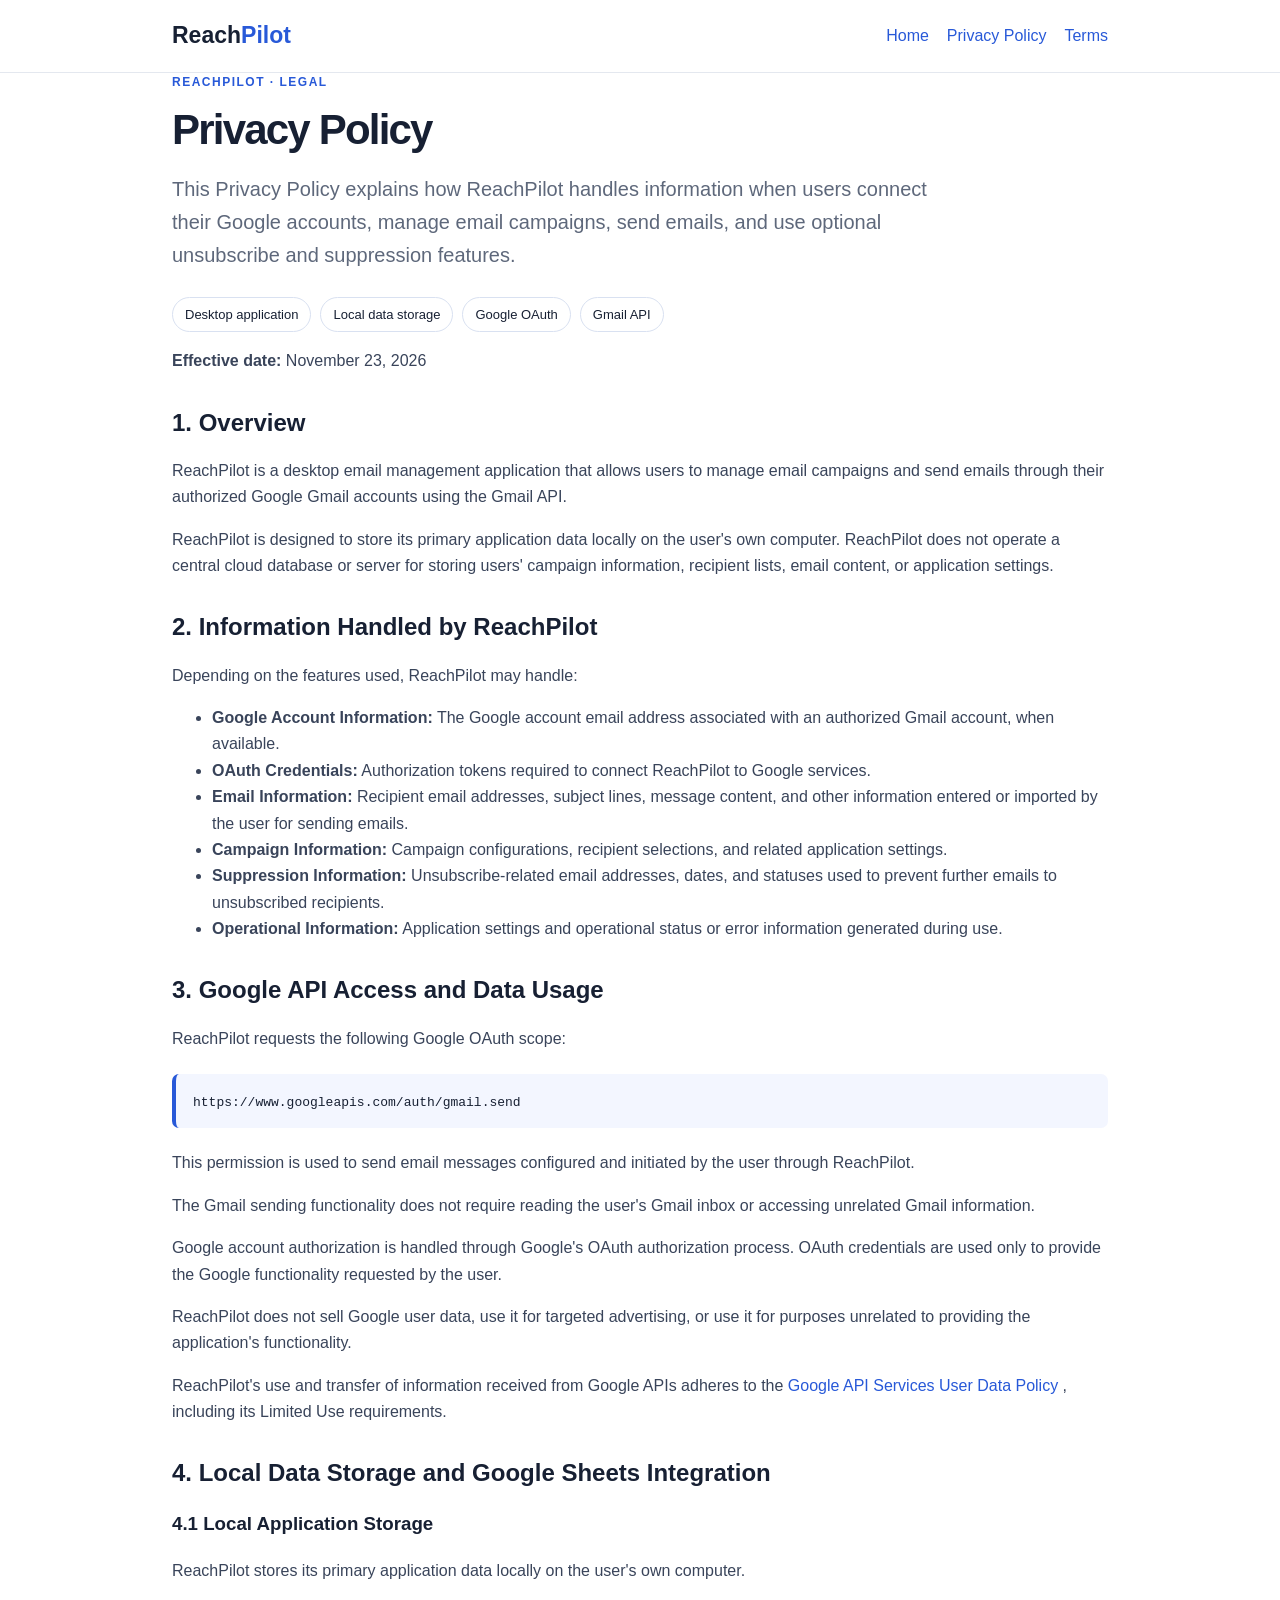
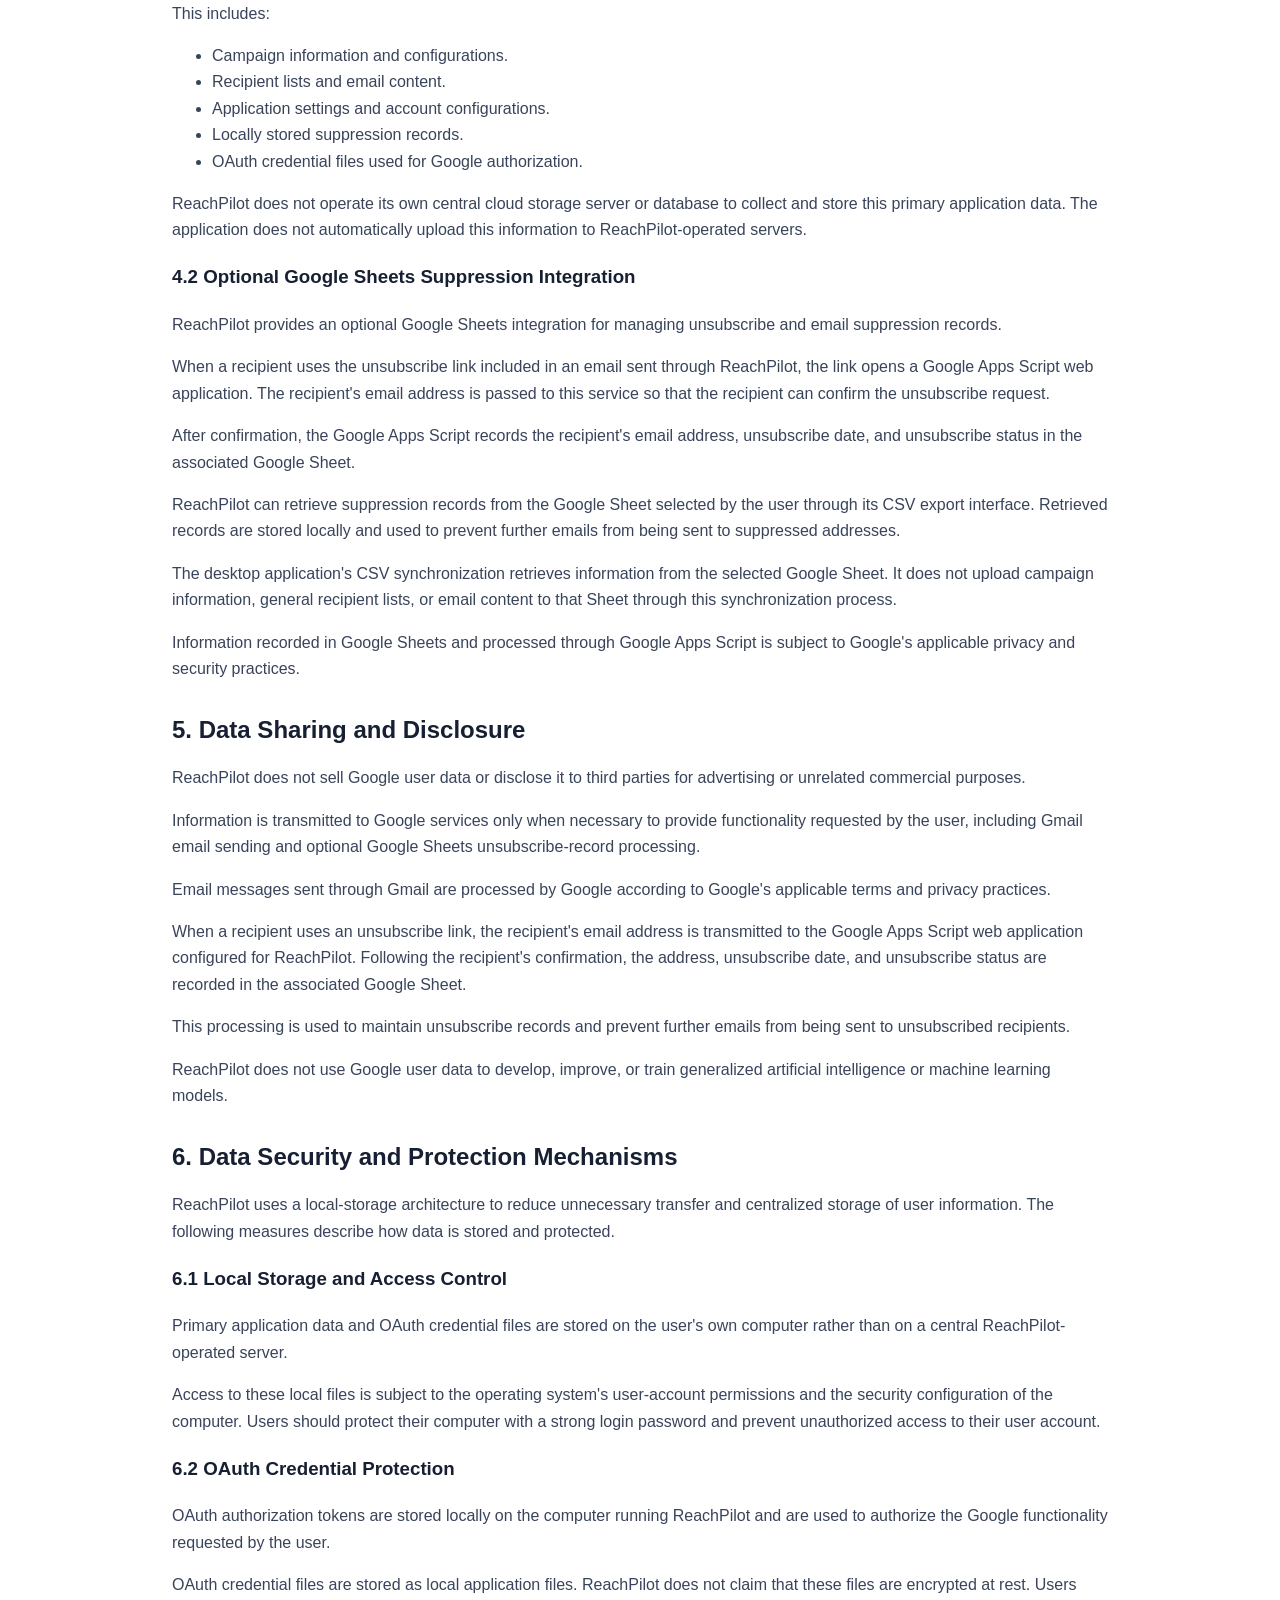
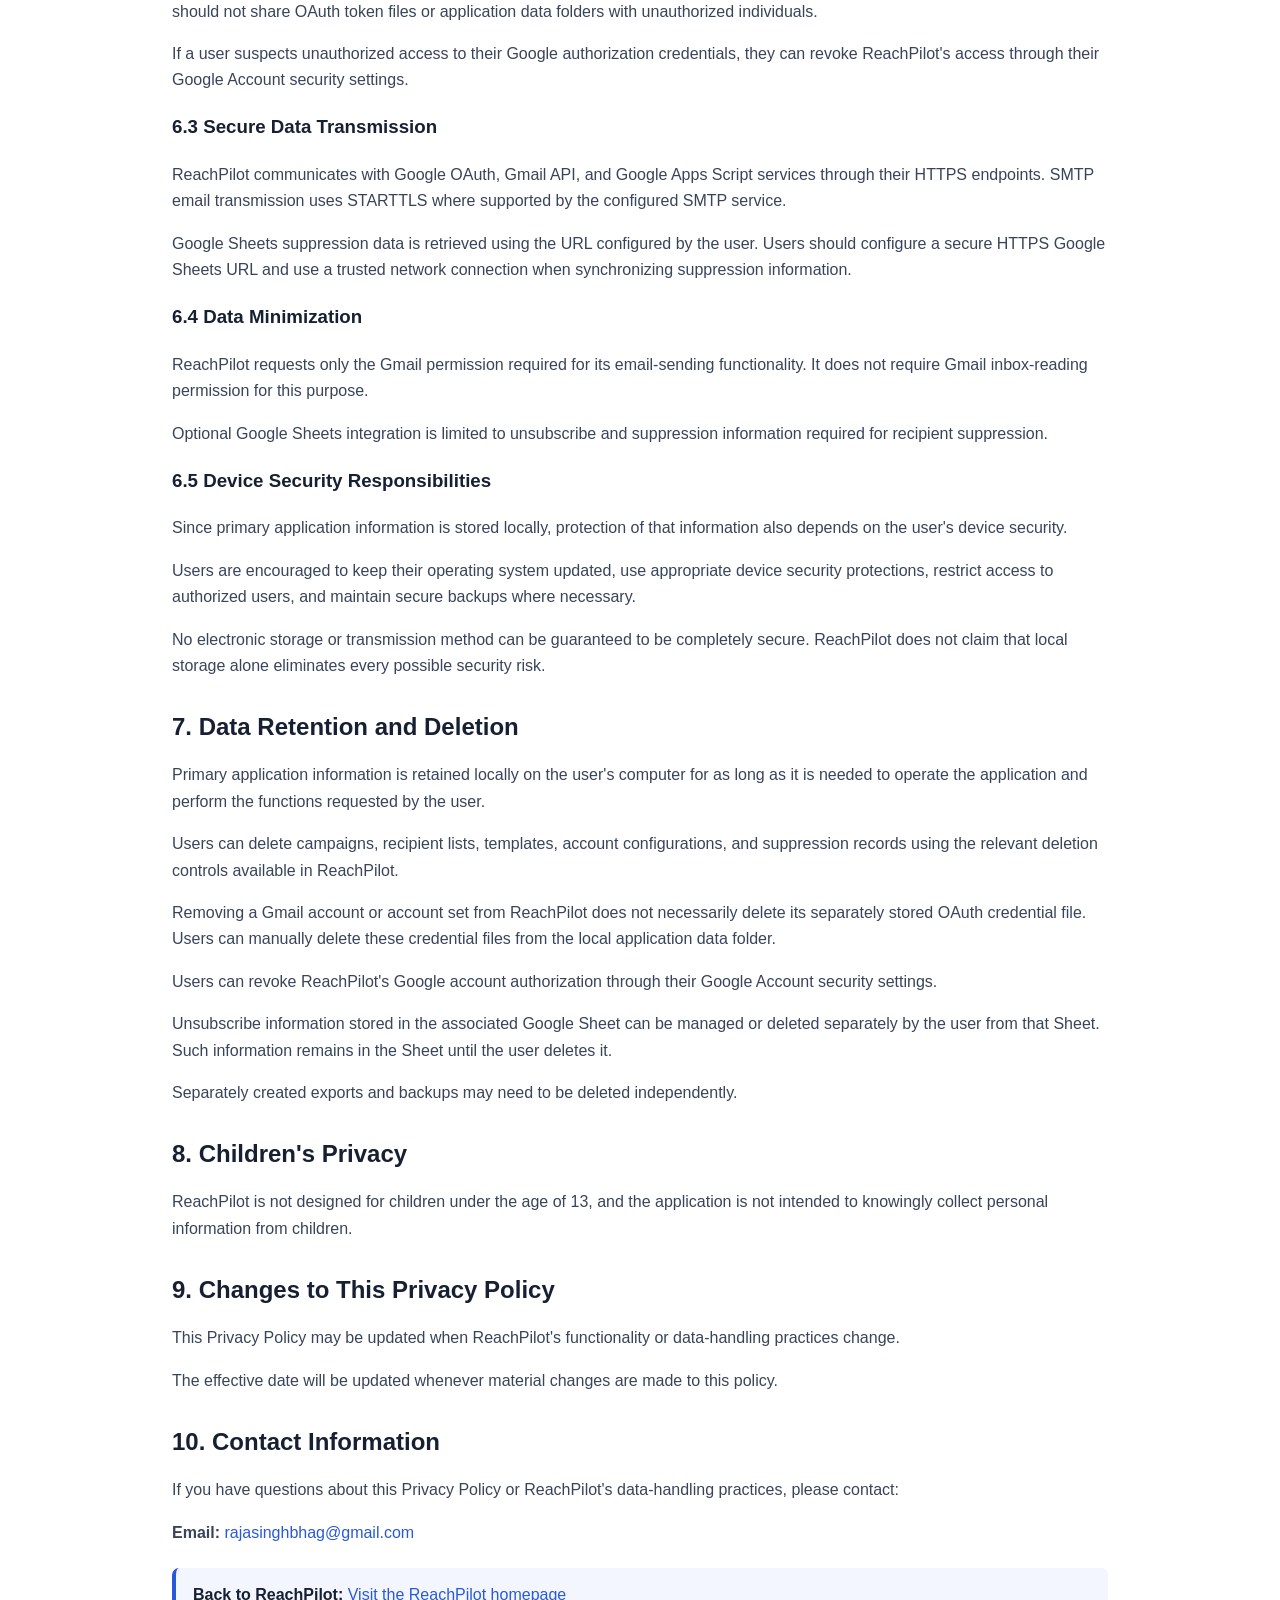
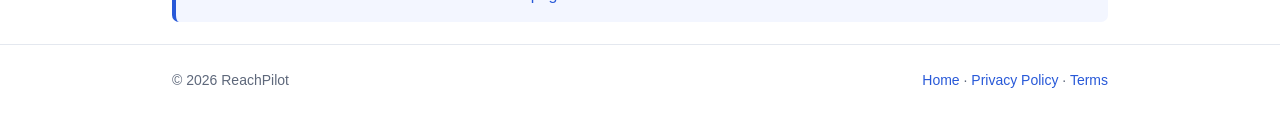
==== commit 46d4f953: "Revise privacy policy for clarity and detail Updated the privacy policy to clarify data handling pra" ====
--- a/privacy.html
+++ b/privacy.html
@@ -1,558 +1,423 @@
 
-<!DOCTYPE html>
+<!doctype html>
 <html lang="en">
 <head>
-  <meta charset="UTF-8">
+  <meta charset="utf-8">
   <meta name="viewport" content="width=device-width, initial-scale=1">
-  <meta name="description" content="ReachPilot Privacy Policy explaining how the desktop application handles Google account information, email campaigns, OAuth credentials, and unsubscribe records.">
   <title>Privacy Policy - ReachPilot</title>
-
-  <style>
-    * {
-      box-sizing: border-box;
-    }
-
-    body {
-      margin: 0;
-      font-family: Arial, Helvetica, sans-serif;
-      background: #f5f7fb;
-      color: #263244;
-      line-height: 1.7;
-    }
-
-    a {
-      color: #2563eb;
-      text-decoration: none;
-    }
-
-    a:hover {
-      text-decoration: underline;
-    }
-
-    .top {
-      background: #ffffff;
-      border-bottom: 1px solid #e5e7eb;
-    }
-
-    .nav {
-      max-width: 1000px;
-      margin: auto;
-      padding: 17px 22px;
-      display: flex;
-      justify-content: space-between;
-      align-items: center;
-      gap: 16px;
-    }
-
-    .brand {
-      font-size: 21px;
-      font-weight: 700;
-      color: #172033;
-    }
-
-    .nav-links {
-      display: flex;
-      gap: 20px;
-      flex-wrap: wrap;
-      font-size: 14px;
-    }
-
-    .wrap {
-      max-width: 900px;
-      margin: 42px auto;
-      padding: 0 22px;
-    }
-
-    .policy {
-      background: #ffffff;
-      border: 1px solid #e5e7eb;
-      border-radius: 14px;
-      padding: 38px 42px;
-      box-shadow: 0 8px 30px rgba(15, 23, 42, 0.04);
-    }
-
-    .eyebrow {
-      color: #2563eb;
-      font-size: 12px;
-      font-weight: 700;
-      letter-spacing: 1.5px;
-      text-transform: uppercase;
-    }
-
-    h1 {
-      margin: 8px 0 5px;
-      color: #172033;
-      font-size: 34px;
-      line-height: 1.25;
-    }
-
-    .effective {
-      color: #64748b;
-      font-size: 14px;
-      margin-bottom: 30px;
-    }
-
-    h2 {
-      margin-top: 32px;
-      margin-bottom: 10px;
-      color: #172033;
-      font-size: 21px;
-    }
-
-    h3 {
-      margin-top: 21px;
-      margin-bottom: 8px;
-      color: #263244;
-      font-size: 17px;
-    }
-
-    p {
-      margin: 10px 0;
-    }
-
-    ul {
-      padding-left: 23px;
-    }
-
-    li {
-      margin: 8px 0;
-    }
-
-    code {
-      overflow-wrap: anywhere;
-      background: #f1f5f9;
-      padding: 3px 6px;
-      border-radius: 4px;
-      font-size: 13px;
-    }
-
-    .foot {
-      text-align: center;
-      color: #64748b;
-      font-size: 13px;
-      padding: 24px 10px 35px;
-    }
-
-    @media (max-width: 640px) {
-      .nav {
-        align-items: flex-start;
-        flex-direction: column;
-      }
-
-      .policy {
-        padding: 25px 20px;
-      }
-
-      h1 {
-        font-size: 28px;
-      }
-
-      h2 {
-        font-size: 19px;
-      }
-
-      .wrap {
-        margin-top: 22px;
-      }
-    }
-  </style>
+  <meta name="description" content="ReachPilot Privacy Policy explains how the desktop application handles Google account information, OAuth credentials, email data, local storage, Google Sheets unsubscribe records, and data security.">
+  <link rel="stylesheet" href="style.css">
 </head>
 
 <body>
 
-  <header class="top">
-    <nav class="nav">
-      <a class="brand" href="index.html">ReachPilot</a>
-
-      <div class="nav-links">
-        <a href="index.html">Home</a>
-        <a href="privacy.html">Privacy Policy</a>
-        <a href="terms.html">Terms</a>
-      </div>
+<header class="top">
+  <div class="wrap nav">
+    <a class="brand" href="index.html">Reach<span>Pilot</span></a>
+    <nav>
+      <a href="index.html">Home</a>
+      <a href="privacy.html">Privacy Policy</a>
+      <a href="terms.html">Terms</a>
     </nav>
-  </header>
-
-  <main class="wrap">
-    <article class="policy">
-
-      <div class="eyebrow">ReachPilot</div>
-      <h1>Privacy Policy</h1>
-
-      <p class="effective">
-        <strong>Effective date:</strong> November 23, 2026
-      </p>
-
-      <h2>1. Overview</h2>
-
-      <p>
-        ReachPilot is a desktop email management application that allows
-        users to manage email campaigns and send emails through their
-        authorized Google Gmail accounts using the Gmail API.
-      </p>
-
-      <p>
-        ReachPilot is designed to store its primary application data
-        locally on the user's own computer. ReachPilot does not operate
-        a central cloud database or server for storing users' campaign
-        information, recipient lists, email content, or application settings.
-      </p>
-
-      <h2>2. Information Handled by ReachPilot</h2>
-
-      <p>
-        Depending on the features used by the user, ReachPilot may handle
-        the following information:
-      </p>
-
-      <ul>
-        <li>
-          <strong>Google Account Information:</strong>
-          The Google account email address associated with the authorized
-          Gmail account, when available.
-        </li>
-        <li>
-          <strong>OAuth Credentials:</strong>
-          Authorization tokens required to connect the application to
-          Google services.
-        </li>
-        <li>
-          <strong>Email Information:</strong>
-          Recipient email addresses, subject lines, message content,
-          and other information entered or imported by the user for
-          sending emails.
-        </li>
-        <li>
-          <strong>Campaign Information:</strong>
-          Campaign configurations, recipient selections, and related
-          application settings.
-        </li>
-        <li>
-          <strong>Suppression Information:</strong>
-          Unsubscribe-related email addresses, dates, and statuses
-          used to prevent further emails to unsubscribed recipients.
-        </li>
-        <li>
-          <strong>Operational Information:</strong>
-          Application settings and operational status or error
-          information generated during use.
-        </li>
-      </ul>
-
-      <h2>3. Google API Access and Data Usage</h2>
-
-      <p>ReachPilot requests the following Google OAuth scope:</p>
-
-      <p>
-        <code>https://www.googleapis.com/auth/gmail.send</code>
-      </p>
-
-      <p>
-        This permission is used to send email messages configured and
-        initiated by the user through ReachPilot.
-      </p>
-
-      <p>
-        The Gmail sending functionality does not require reading the
-        user's Gmail inbox or accessing unrelated Gmail information.
-      </p>
-
-      <p>
-        Google account authorization is handled through Google's OAuth
-        authorization process. OAuth credentials are used only to provide
-        the Google functionality requested by the user.
-      </p>
-
-      <p>
-        ReachPilot does not sell Google user data, use it for targeted
-        advertising, or use it for purposes unrelated to providing the
-        application's functionality.
-      </p>
-
-      <p>
-        ReachPilot's use and transfer of information received from Google
-        APIs adheres to the
-        <a href="https://developers.google.com/terms/api-services-user-data-policy"
-           target="_blank" rel="noopener noreferrer">
-          Google API Services User Data Policy
-        </a>,
-        including its Limited Use requirements.
-      </p>
-
-      <h2>4. Local Data Storage and Google Sheets Integration</h2>
-
-      <h3>Local Application Storage</h3>
-
-      <p>
-        ReachPilot stores its primary application data locally on the
-        user's own computer.
-      </p>
-
-      <p>
-        This includes campaign information, recipient lists, email content,
-        application settings, suppression records, and locally stored
-        OAuth credential files.
-      </p>
-
-      <p>
-        ReachPilot does not operate its own central cloud storage server
-        or database to collect and store this primary application data.
-        The application does not automatically upload this information
-        to ReachPilot-operated servers.
-      </p>
-
-      <h3>Optional Google Sheets Suppression Integration</h3>
-
-      <p>
-        ReachPilot provides an optional Google Sheets integration for
-        managing unsubscribe and email suppression records.
-      </p>
-
-      <p>
-        When a recipient uses the unsubscribe link included in an email
-        sent through ReachPilot, the link opens a Google Apps Script web
-        application. The recipient's email address is passed to this
-        service so that the recipient can confirm the unsubscribe request.
-      </p>
-
-      <p>
-        After confirmation, the Google Apps Script records the recipient's
-        email address, unsubscribe date, and unsubscribe status in the
-        associated Google Sheet.
-      </p>
-
-      <p>
-        ReachPilot can retrieve suppression records from the Google Sheet
-        selected by the user through its CSV export interface. Retrieved
-        records are stored locally and used to prevent further emails
-        from being sent to suppressed addresses.
-      </p>
-
-      <p>
-        The desktop application's CSV synchronization retrieves information
-        from the selected Google Sheet. It does not upload campaign
-        information, general recipient lists, or email content to that
-        Sheet through this synchronization process.
-      </p>
-
-      <p>
-        Information recorded in Google Sheets and processed through
-        Google Apps Script is subject to Google's applicable privacy
-        and security practices.
-      </p>
-
-      <h2>5. Data Sharing and Disclosure</h2>
-
-      <p>
-        ReachPilot does not sell Google user data or disclose it to
-        third parties for advertising or unrelated commercial purposes.
-      </p>
-
-      <p>
-        Information is transmitted to Google services only when necessary
-        to provide functionality requested by the user, including Gmail
-        email sending and optional Google Sheets unsubscribe-record
-        processing.
-      </p>
-
-      <p>
-        Email messages sent through Gmail are processed by Google
-        according to Google's applicable terms and privacy practices.
-      </p>
-
-      <p>
-        When a recipient uses an unsubscribe link, the recipient's email
-        address is transmitted to the Google Apps Script web application
-        configured for ReachPilot. Following the recipient's confirmation,
-        the address, unsubscribe date, and unsubscribe status are recorded
-        in the associated Google Sheet. This processing is used to maintain
-        unsubscribe records and prevent further emails from being sent
-        to unsubscribed recipients.
-      </p>
-
-      <p>
-        ReachPilot does not use Google user data to develop, improve,
-        or train generalized artificial intelligence or machine
-        learning models.
-      </p>
-
-      <h2>6. Data Security and Protection Mechanisms</h2>
-
-      <p>
-        ReachPilot uses a local-storage architecture to reduce unnecessary
-        transfer and centralized storage of user information.
-      </p>
-
-      <h3>6.1 Local Storage and Access Control</h3>
-
-      <p>
-        Primary application data and OAuth credential files are stored
-        on the user's own computer rather than on a central
-        ReachPilot-operated server.
-      </p>
-
-      <p>
-        Access to these local files is subject to the operating system's
-        user-account permissions and the security configuration of the
-        computer. Users should protect their computer with a strong login
-        password and prevent unauthorized access to their user account.
-      </p>
-
-      <h3>6.2 OAuth Credential Protection</h3>
-
-      <p>
-        OAuth authorization tokens are stored locally on the computer
-        running ReachPilot and are used to authorize the Google
-        functionality requested by the user.
-      </p>
-
-      <p>
-        OAuth credential files are stored as local application files.
-        ReachPilot does not claim that these files are encrypted at rest.
-        Users should not share OAuth token files or application data
-        folders with unauthorized individuals.
-      </p>
-
-      <p>
-        If a user suspects unauthorized access to their Google
-        authorization credentials, they can revoke ReachPilot's access
-        through their Google Account security settings.
-      </p>
-
-      <h3>6.3 Secure Data Transmission</h3>
-
-      <p>
-        ReachPilot communicates with Google OAuth, Gmail API, and
-        Google Apps Script services through their HTTPS endpoints.
-        SMTP email transmission uses STARTTLS where supported by the
-        configured SMTP service.
-      </p>
-
-      <p>
-        Google Sheets suppression data is retrieved using the URL
-        configured by the user. Users should configure a secure HTTPS
-        Google Sheets URL and use a trusted network connection when
-        synchronizing suppression information.
-      </p>
-
-      <h3>6.4 Data Minimization</h3>
-
-      <p>
-        ReachPilot requests only the Gmail permission required for its
-        email-sending functionality. It does not require Gmail
-        inbox-reading permission for this purpose.
-      </p>
-
-      <p>
-        Optional Google Sheets integration is limited to unsubscribe
-        and suppression information required for recipient suppression.
-      </p>
-
-      <h3>6.5 Device Security Responsibilities</h3>
-
-      <p>
-        Since primary application information is stored locally,
-        protection of that information also depends on the user's
-        device security.
-      </p>
-
-      <p>
-        Users are encouraged to keep their operating system updated,
-        use appropriate device security protections, restrict access
-        to authorized users, and maintain secure backups where necessary.
-      </p>
-
-      <p>
-        No electronic storage or transmission method can be guaranteed
-        to be completely secure. ReachPilot does not claim that local
-        storage alone eliminates every possible security risk.
-      </p>
-
-      <h2>7. Data Retention and Deletion</h2>
-
-      <p>
-        Primary application information is retained locally on the
-        user's computer for as long as it is needed to operate the
-        application and perform the functions requested by the user.
-      </p>
-
-      <p>
-        Users can delete campaigns, recipient lists, templates,
-        account configurations, and suppression records using the
-        relevant deletion controls available in ReachPilot.
-      </p>
-
-      <p>
-        Removing a Gmail account or account set from ReachPilot does
-        not necessarily delete its separately stored OAuth credential
-        file. Users can manually delete these credential files from
-        the local application data folder.
-      </p>
-
-      <p>
-        Users can revoke ReachPilot's Google account authorization
-        through their Google Account security settings.
-      </p>
-
-      <p>
-        Unsubscribe information stored in the associated Google Sheet
-        can be managed or deleted separately by the user from that Sheet.
-      </p>
-
-      <p>
-        Separately created exports and backups may need to be deleted
-        independently.
-      </p>
-
-      <h2>8. Children's Privacy</h2>
-
-      <p>
-        ReachPilot is not designed for children under the age of 13,
-        and the application is not intended to knowingly collect
-        personal information from children.
-      </p>
-
-      <h2>9. Changes to This Privacy Policy</h2>
-
-      <p>
-        This Privacy Policy may be updated when ReachPilot's functionality
-        or data-handling practices change.
-      </p>
-
-      <p>
-        The effective date will be updated whenever material changes
-        are made to this policy.
-      </p>
-
-      <h2>10. Contact Information</h2>
-
-      <p>
-        If you have questions about this Privacy Policy or ReachPilot's
-        data-handling practices, please contact:
-      </p>
-
-      <p>
-        <strong>Email:</strong>
-        <a href="mailto:rajasinghbhag@gmail.com">
-          rajasinghbhag@gmail.com
-        </a>
-      </p>
-
-      <p>
-        <a href="index.html">Back to ReachPilot homepage</a>
-      </p>
-
-    </article>
-  </main>
-
-  <footer class="foot">
-    © 2026 ReachPilot
-    &nbsp;·&nbsp;
-    <a href="index.html">Home</a>
-    &nbsp;·&nbsp;
-    <a href="terms.html">Terms</a>
-    &nbsp;·&nbsp;
-    <a href="privacy.html">Privacy Policy</a>
-  </footer>
+  </div>
+</header>
+
+<main class="wrap">
+
+  <div class="eyebrow">ReachPilot · Legal</div>
+
+  <h1>Privacy Policy</h1>
+
+  <p class="lead">
+    This Privacy Policy explains how ReachPilot handles information
+    when users connect their Google accounts, manage email campaigns,
+    send emails, and use optional unsubscribe and suppression features.
+  </p>
+
+  <div class="pills">
+    <span class="pill">Desktop application</span>
+    <span class="pill">Local data storage</span>
+    <span class="pill">Google OAuth</span>
+    <span class="pill">Gmail API</span>
+  </div>
+
+  <p><strong>Effective date:</strong> November 23, 2026</p>
+
+  <h2>1. Overview</h2>
+
+  <p>
+    ReachPilot is a desktop email management application that allows
+    users to manage email campaigns and send emails through their
+    authorized Google Gmail accounts using the Gmail API.
+  </p>
+
+  <p>
+    ReachPilot is designed to store its primary application data
+    locally on the user's own computer. ReachPilot does not operate
+    a central cloud database or server for storing users' campaign
+    information, recipient lists, email content, or application settings.
+  </p>
+
+  <h2>2. Information Handled by ReachPilot</h2>
+
+  <p>Depending on the features used, ReachPilot may handle:</p>
+
+  <ul>
+    <li>
+      <strong>Google Account Information:</strong>
+      The Google account email address associated with an authorized
+      Gmail account, when available.
+    </li>
+    <li>
+      <strong>OAuth Credentials:</strong>
+      Authorization tokens required to connect ReachPilot to Google services.
+    </li>
+    <li>
+      <strong>Email Information:</strong>
+      Recipient email addresses, subject lines, message content,
+      and other information entered or imported by the user for sending emails.
+    </li>
+    <li>
+      <strong>Campaign Information:</strong>
+      Campaign configurations, recipient selections, and related
+      application settings.
+    </li>
+    <li>
+      <strong>Suppression Information:</strong>
+      Unsubscribe-related email addresses, dates, and statuses used
+      to prevent further emails to unsubscribed recipients.
+    </li>
+    <li>
+      <strong>Operational Information:</strong>
+      Application settings and operational status or error information
+      generated during use.
+    </li>
+  </ul>
+
+  <h2>3. Google API Access and Data Usage</h2>
+
+  <p>ReachPilot requests the following Google OAuth scope:</p>
+
+  <div class="notice">
+    <code>https://www.googleapis.com/auth/gmail.send</code>
+  </div>
+
+  <p>
+    This permission is used to send email messages configured and
+    initiated by the user through ReachPilot.
+  </p>
+
+  <p>
+    The Gmail sending functionality does not require reading the
+    user's Gmail inbox or accessing unrelated Gmail information.
+  </p>
+
+  <p>
+    Google account authorization is handled through Google's OAuth
+    authorization process. OAuth credentials are used only to provide
+    the Google functionality requested by the user.
+  </p>
+
+  <p>
+    ReachPilot does not sell Google user data, use it for targeted
+    advertising, or use it for purposes unrelated to providing the
+    application's functionality.
+  </p>
+
+  <p>
+    ReachPilot's use and transfer of information received from Google
+    APIs adheres to the
+    <a href="https://developers.google.com/terms/api-services-user-data-policy"
+       target="_blank" rel="noopener noreferrer">
+      Google API Services User Data Policy
+    </a>,
+    including its Limited Use requirements.
+  </p>
+
+  <h2>4. Local Data Storage and Google Sheets Integration</h2>
+
+  <h3>4.1 Local Application Storage</h3>
+
+  <p>
+    ReachPilot stores its primary application data locally on the
+    user's own computer.
+  </p>
+
+  <p>This includes:</p>
+
+  <ul>
+    <li>Campaign information and configurations.</li>
+    <li>Recipient lists and email content.</li>
+    <li>Application settings and account configurations.</li>
+    <li>Locally stored suppression records.</li>
+    <li>OAuth credential files used for Google authorization.</li>
+  </ul>
+
+  <p>
+    ReachPilot does not operate its own central cloud storage server
+    or database to collect and store this primary application data.
+    The application does not automatically upload this information
+    to ReachPilot-operated servers.
+  </p>
+
+  <h3>4.2 Optional Google Sheets Suppression Integration</h3>
+
+  <p>
+    ReachPilot provides an optional Google Sheets integration for
+    managing unsubscribe and email suppression records.
+  </p>
+
+  <p>
+    When a recipient uses the unsubscribe link included in an email
+    sent through ReachPilot, the link opens a Google Apps Script web
+    application. The recipient's email address is passed to this
+    service so that the recipient can confirm the unsubscribe request.
+  </p>
+
+  <p>
+    After confirmation, the Google Apps Script records the recipient's
+    email address, unsubscribe date, and unsubscribe status in the
+    associated Google Sheet.
+  </p>
+
+  <p>
+    ReachPilot can retrieve suppression records from the Google Sheet
+    selected by the user through its CSV export interface. Retrieved
+    records are stored locally and used to prevent further emails from
+    being sent to suppressed addresses.
+  </p>
+
+  <p>
+    The desktop application's CSV synchronization retrieves information
+    from the selected Google Sheet. It does not upload campaign
+    information, general recipient lists, or email content to that
+    Sheet through this synchronization process.
+  </p>
+
+  <p>
+    Information recorded in Google Sheets and processed through
+    Google Apps Script is subject to Google's applicable privacy
+    and security practices.
+  </p>
+
+  <h2>5. Data Sharing and Disclosure</h2>
+
+  <p>
+    ReachPilot does not sell Google user data or disclose it to third
+    parties for advertising or unrelated commercial purposes.
+  </p>
+
+  <p>
+    Information is transmitted to Google services only when necessary
+    to provide functionality requested by the user, including Gmail
+    email sending and optional Google Sheets unsubscribe-record processing.
+  </p>
+
+  <p>
+    Email messages sent through Gmail are processed by Google
+    according to Google's applicable terms and privacy practices.
+  </p>
+
+  <p>
+    When a recipient uses an unsubscribe link, the recipient's email
+    address is transmitted to the Google Apps Script web application
+    configured for ReachPilot. Following the recipient's confirmation,
+    the address, unsubscribe date, and unsubscribe status are recorded
+    in the associated Google Sheet.
+  </p>
+
+  <p>
+    This processing is used to maintain unsubscribe records and
+    prevent further emails from being sent to unsubscribed recipients.
+  </p>
+
+  <p>
+    ReachPilot does not use Google user data to develop, improve,
+    or train generalized artificial intelligence or machine learning models.
+  </p>
+
+  <h2>6. Data Security and Protection Mechanisms</h2>
+
+  <p>
+    ReachPilot uses a local-storage architecture to reduce unnecessary
+    transfer and centralized storage of user information. The following
+    measures describe how data is stored and protected.
+  </p>
+
+  <h3>6.1 Local Storage and Access Control</h3>
+
+  <p>
+    Primary application data and OAuth credential files are stored
+    on the user's own computer rather than on a central
+    ReachPilot-operated server.
+  </p>
+
+  <p>
+    Access to these local files is subject to the operating system's
+    user-account permissions and the security configuration of the
+    computer. Users should protect their computer with a strong login
+    password and prevent unauthorized access to their user account.
+  </p>
+
+  <h3>6.2 OAuth Credential Protection</h3>
+
+  <p>
+    OAuth authorization tokens are stored locally on the computer
+    running ReachPilot and are used to authorize the Google functionality
+    requested by the user.
+  </p>
+
+  <p>
+    OAuth credential files are stored as local application files.
+    ReachPilot does not claim that these files are encrypted at rest.
+    Users should not share OAuth token files or application data
+    folders with unauthorized individuals.
+  </p>
+
+  <p>
+    If a user suspects unauthorized access to their Google
+    authorization credentials, they can revoke ReachPilot's access
+    through their Google Account security settings.
+  </p>
+
+  <h3>6.3 Secure Data Transmission</h3>
+
+  <p>
+    ReachPilot communicates with Google OAuth, Gmail API, and
+    Google Apps Script services through their HTTPS endpoints.
+    SMTP email transmission uses STARTTLS where supported by the
+    configured SMTP service.
+  </p>
+
+  <p>
+    Google Sheets suppression data is retrieved using the URL
+    configured by the user. Users should configure a secure HTTPS
+    Google Sheets URL and use a trusted network connection when
+    synchronizing suppression information.
+  </p>
+
+  <h3>6.4 Data Minimization</h3>
+
+  <p>
+    ReachPilot requests only the Gmail permission required for its
+    email-sending functionality. It does not require Gmail inbox-reading
+    permission for this purpose.
+  </p>
+
+  <p>
+    Optional Google Sheets integration is limited to unsubscribe
+    and suppression information required for recipient suppression.
+  </p>
+
+  <h3>6.5 Device Security Responsibilities</h3>
+
+  <p>
+    Since primary application information is stored locally,
+    protection of that information also depends on the user's
+    device security.
+  </p>
+
+  <p>
+    Users are encouraged to keep their operating system updated,
+    use appropriate device security protections, restrict access
+    to authorized users, and maintain secure backups where necessary.
+  </p>
+
+  <p>
+    No electronic storage or transmission method can be guaranteed
+    to be completely secure. ReachPilot does not claim that local
+    storage alone eliminates every possible security risk.
+  </p>
+
+  <h2>7. Data Retention and Deletion</h2>
+
+  <p>
+    Primary application information is retained locally on the user's
+    computer for as long as it is needed to operate the application
+    and perform the functions requested by the user.
+  </p>
+
+  <p>
+    Users can delete campaigns, recipient lists, templates, account
+    configurations, and suppression records using the relevant
+    deletion controls available in ReachPilot.
+  </p>
+
+  <p>
+    Removing a Gmail account or account set from ReachPilot does not
+    necessarily delete its separately stored OAuth credential file.
+    Users can manually delete these credential files from the local
+    application data folder.
+  </p>
+
+  <p>
+    Users can revoke ReachPilot's Google account authorization
+    through their Google Account security settings.
+  </p>
+
+  <p>
+    Unsubscribe information stored in the associated Google Sheet
+    can be managed or deleted separately by the user from that Sheet.
+    Such information remains in the Sheet until the user deletes it.
+  </p>
+
+  <p>
+    Separately created exports and backups may need to be deleted independently.
+  </p>
+
+  <h2>8. Children's Privacy</h2>
+
+  <p>
+    ReachPilot is not designed for children under the age of 13,
+    and the application is not intended to knowingly collect
+    personal information from children.
+  </p>
+
+  <h2>9. Changes to This Privacy Policy</h2>
+
+  <p>
+    This Privacy Policy may be updated when ReachPilot's functionality
+    or data-handling practices change.
+  </p>
+
+  <p>
+    The effective date will be updated whenever material changes
+    are made to this policy.
+  </p>
+
+  <h2>10. Contact Information</h2>
+
+  <p>
+    If you have questions about this Privacy Policy or ReachPilot's
+    data-handling practices, please contact:
+  </p>
+
+  <p>
+    <strong>Email:</strong>
+    <a href="mailto:rajasinghbhag@gmail.com">
+      rajasinghbhag@gmail.com
+    </a>
+  </p>
+
+  <div class="notice">
+    <strong>Back to ReachPilot:</strong>
+    <a href="index.html">Visit the ReachPilot homepage</a>
+  </div>
+
+</main>
+
+<footer>
+  <div class="wrap foot">
+    <span>© 2026 ReachPilot</span>
+    <span>
+      <a href="index.html">Home</a>
+      ·
+      <a href="privacy.html">Privacy Policy</a>
+      ·
+      <a href="terms.html">Terms</a>
+    </span>
+  </div>
+</footer>
 
 </body>
 </html>
--- a/style.css
+++ b/style.css
@@ -0,0 +1 @@
+*{box-sizing:border-box}body{margin:0;font-family:Segoe UI,Arial,sans-serif;color:#172033;line-height:1.65}a{color:#2859d8;text-decoration:none}a:hover{text-decoration:underline}.wrap{max-width:980px;margin:auto;padding:0 22px}.top{border-bottom:1px solid #e4e8ef}.nav{min-height:72px;display:flex;align-items:center;justify-content:space-between;gap:18px;flex-wrap:wrap}.brand{font-weight:800;font-size:23px;color:#172033}.brand span,.eyebrow{color:#2859d8}nav{display:flex;gap:18px;flex-wrap:wrap}.hero{padding:75px 0;background:linear-gradient(135deg,#f2f6ff,#fff)}.eyebrow{font-size:12px;font-weight:800;letter-spacing:1.5px;text-transform:uppercase}h1{font-size:clamp(36px,6vw,58px);line-height:1.1;letter-spacing:-1.8px;margin:14px 0 20px}h2{margin-top:32px;line-height:1.3}.lead{font-size:20px;color:#5e687b;max-width:760px}.pills{display:flex;gap:9px;flex-wrap:wrap;margin-top:25px}.pill{border:1px solid #d9e1f1;border-radius:30px;padding:6px 12px;font-size:13px}.grid{display:grid;grid-template-columns:repeat(auto-fit,minmax(220px,1fr));gap:16px;padding:35px 0}.card{border:1px solid #e4e8ef;border-radius:14px;padding:22px}.card h3{margin-top:0}.card p,p,li{color:#39445a}.notice{background:#f3f6ff;border-left:4px solid #2859d8;padding:14px 17px;border-radius:7px;margin:22px 0}main{max-width:820px;padding-top:38px;padding-bottom:60px}main h1{font-size:42px}footer{border-top:1px solid #e4e8ef;padding:24px 0;color:#5e687b;font-size:14px}.foot{display:flex;justify-content:space-between;gap:15px;flex-wrap:wrap}code{overflow-wrap:anywhere}@media(max-width:600px){.hero{padding:48px 0}.nav{padding:16px 0}}
